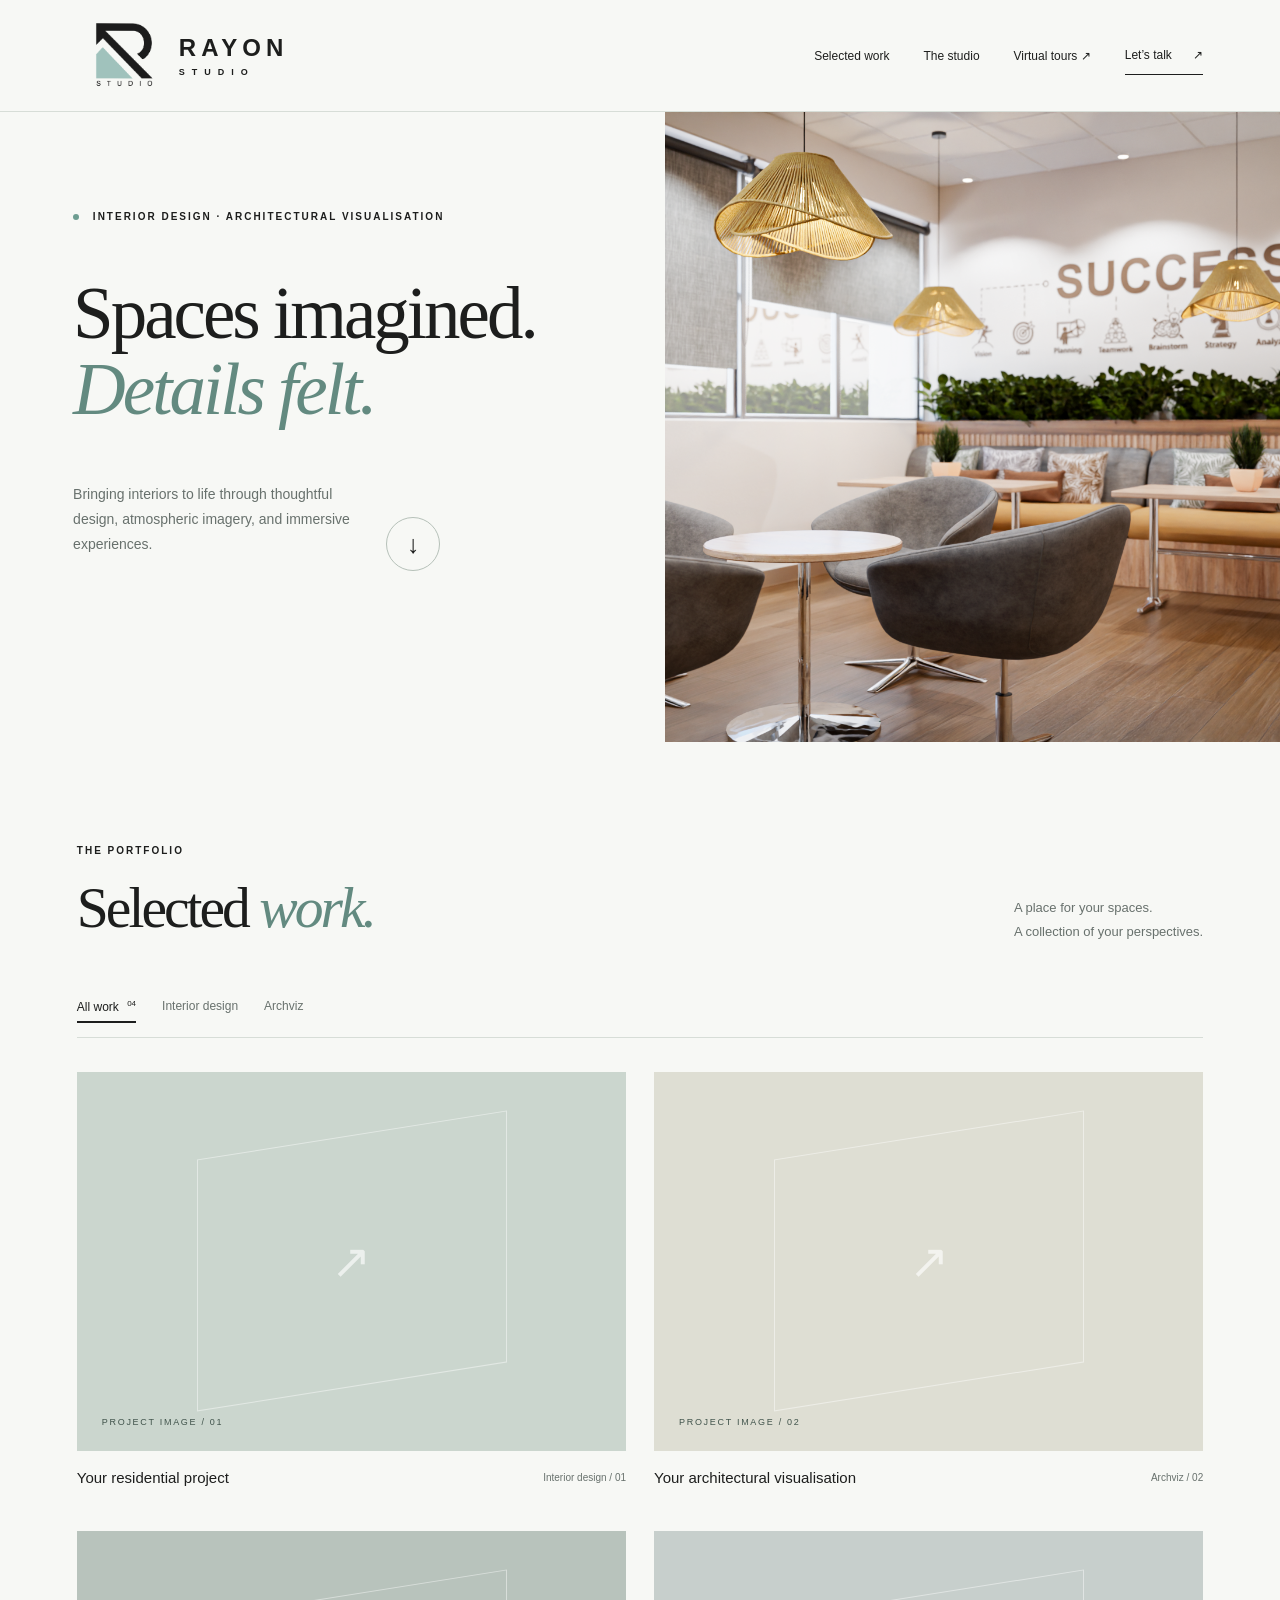
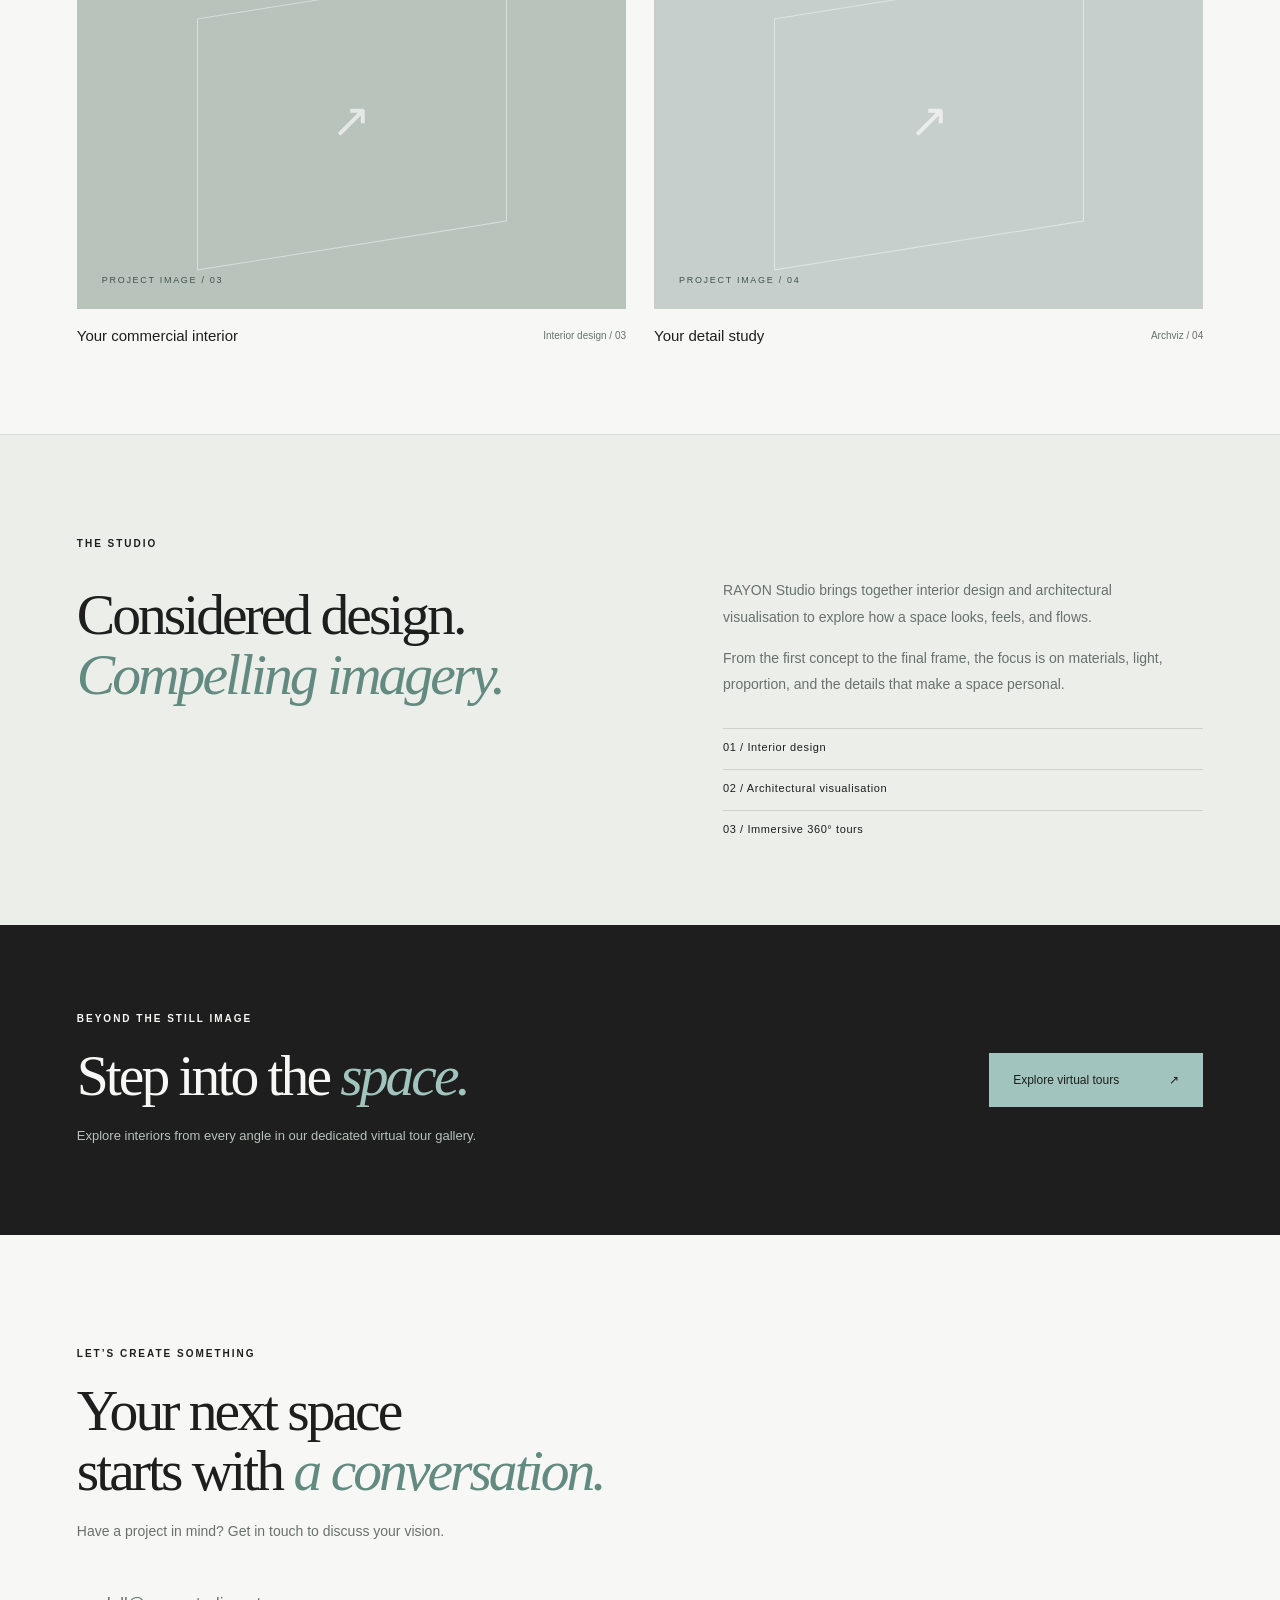
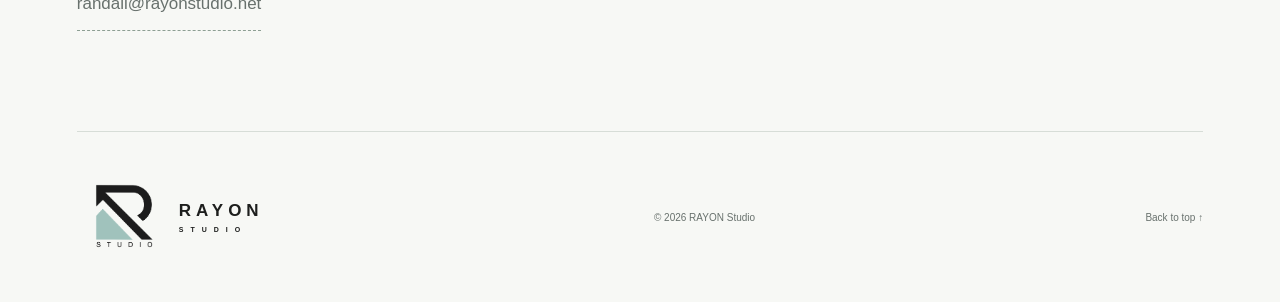
==== index.html @ 1122cb8a "Publish saved homepage and responsive hero image styling" ====
<!doctype html>
<html lang="en">
<head><meta charset="utf-8">
    <meta name="viewport" content="width=device-width,initial-scale=1">
    <meta name="description" content="RAYON Studio — interior design and architectural visualisation portfolio.">
    <title>RAYON Studio | Interior Design & Archviz</title>
    <link rel="stylesheet" href="styles.css">
    <script src="site.js" defer></script>
</head>
<body>
<header class="header">
    <a class="brand" href="index.html" aria-label="RAYON Studio home">
        </span><img 
        src="Images/RAYONSLOGO copy.png" 
        alt="Rayons Studio logo"  
        style="width: 90px; height: auto; display: block; background: rgba(255, 255, 255, 0);"
>
        <span>RAYON<small>STUDIO</small>
        </span>
    </a>
    <button class="menu-toggle" aria-expanded="false" aria-controls="navigation">Menu <span>+</span>
    </button><nav id="navigation">
        <a href="#work">Selected work</a>
        <a href="#studio">The studio</a>
        <a href="virtual-tours.html">Virtual tours ↗</a>
        <a class="contact-link" href="#contact">Let’s talk <span>↗</span>
        </a></nav>
    </header>
<main>
<section class="hero">
    <div class="hero-copy">
        <p class="eyebrow">
            <span class="dot">
            </span> INTERIOR DESIGN · ARCHITECTURAL VISUALISATION</p><h1>Spaces imagined.<br><em>Details felt.</em></h1><div class="hero-bottom"><p>Bringing interiors to life through thoughtful design, atmospheric imagery, and immersive experiences.</p>
                <a class="round-link" href="#work" aria-label="Explore selected work">↓</a>
            </div>
        </div>
        <div class="hero-art hero-photo">
            <img class="hero-photo-image" src="Images/0010.png" width="1920" height="1080" alt="Lounge interior with woven pendant lights, upholstered chairs and greenery" fetchpriority="high">
        </div>
    </section>
<section class="work section" id="work">
    <div class="section-heading">
        <div><p class="eyebrow">THE PORTFOLIO</p>
            <h2>Selected <em>work.</em>
            </h2>
        </div>
        <p>A place for your spaces.<br>A collection of your perspectives.</p></div>
        <div class="filters" aria-label="Filter projects"><button class="active" data-filter="all" aria-pressed="true">All work <sup>04</sup>
        </button>
        <button data-filter="interiors" aria-pressed="false">Interior design</button>
        <button data-filter="archviz" aria-pressed="false">Archviz</button>
    </div><div class="project-grid">
<article class="project" data-category="interiors"><div class="project-image tone-one"><span class="placeholder-icon">↗</span>
    <span class="slot-label">PROJECT IMAGE / 01</span>
</div><div class="project-meta">
    <h3>Your residential project</h3>
    <span>Interior design / 01</span>
</div>
</article>
<article class="project" data-category="archviz">
    <div class="project-image tone-two">
        <span class="placeholder-icon">↗</span>
        <span class="slot-label">PROJECT IMAGE / 02</span>
    </div>
    <div class="project-meta">
        <h3>Your architectural visualisation</h3>
        <span>Archviz / 02</span>
    </div>
</article>
<article class="project" data-category="interiors">
    <div class="project-image tone-three">
        <span class="placeholder-icon">↗</span>
        <span class="slot-label">PROJECT IMAGE / 03</span>
    </div>
    <div class="project-meta">
        <h3>Your commercial interior</h3>
        <span>Interior design / 03</span>
    </div>
</article>
<article class="project" data-category="archviz">
    <div class="project-image tone-four">
        <span class="placeholder-icon">↗</span>
        <span class="slot-label">PROJECT IMAGE / 04</span>
    </div>
    <div class="project-meta">
        <h3>Your detail study</h3>
        <span>Archviz / 04</span>
    </div>
</article>
</div>
</section>
<section class="studio section" id="studio">
    <p class="eyebrow">THE STUDIO</p>
    <div class="studio-content">
        <h2>Considered design.<br>
            <em>Compelling imagery.</em>
        </h2><div>
            <p>RAYON Studio brings together interior design and architectural visualisation to explore how a space looks, feels, and flows.</p>
            <p>From the first concept to the final frame, the focus is on materials, light, proportion, and the details that make a space personal.</p>
            <div class="services">
                <span>01 / Interior design</span>
                <span>02 / Architectural visualisation</span>
                <span>03 / Immersive 360° tours</span>
            </div>
        </div>
    </div>
</section>
<section class="tour-callout">
    <div>
        <p class="eyebrow">BEYOND THE STILL IMAGE</p>
        <h2>Step into the <em>space.</em>
        </h2>
        <p>Explore interiors from every angle in our dedicated virtual tour gallery.</p>
    </div>
    <a class="button" href="virtual-tours.html">Explore virtual tours <span>↗</span>
    </a>
</section>
<section class="contact section" id="contact">
    <p class="eyebrow">LET’S CREATE SOMETHING</p>
    <h2>Your next space<br>starts with <em>a conversation.</em>
    </h2><p>Have a project in mind? Get in touch to discuss your vision.</p>
    <div class="contact-placeholder">
        <a href="mailto:randall@rayonstudio.net">randall@rayonstudio.net</a>
</section>
</main>
<footer>
    <a class="brand footer-brand" href="index.html">
        </span>
        <img
        src="Images/RAYONSLOGO copy.png"
        alt="Rayons Studio Logo"
        style="width: 90px; height: auto; display; block"
    </span>
        <span>RAYON<small>STUDIO</small>
        </span>
    </a>
    <span>© <span data-year>2026</span> RAYON Studio</span>
    <a href="#">Back to top ↑</a>
</footer>
</body></html>
---- styles.css ----
:root{--ink:#1d1e1d;--paper:#f7f8f5;--teal:#a2c4be;--muted:#68716d;--line:#d7ddd7}*{box-sizing:border-box}html{scroll-behavior:smooth;scroll-padding-top:30px}body{margin:0;background:var(--paper);color:var(--ink);font-family:Arial,Helvetica,sans-serif}a{color:inherit;text-decoration:none}button{font:inherit}a:focus-visible,button:focus-visible{outline:3px solid #40786f;outline-offset:5px}button,a{ -webkit-tap-highlight-color:transparent}::selection{background:var(--teal)}.header{height:112px;display:flex;align-items:center;justify-content:space-between;padding:0 6%;border-bottom:1px solid var(--line)}.brand{display:flex;align-items:center;gap:12px;font-weight:700;font-size:24px;letter-spacing:5px}.brand small{display:block;font-size:9px;letter-spacing:7px;margin-top:5px}.brand-mark{position:relative;width:37px;height:43px;background:var(--ink);clip-path:polygon(0 22%,42% 22%,42% 0,100% 0,100% 100%,0 100%)}.brand-mark:after{content:'';position:absolute;bottom:5px;left:0;border-left:14px solid transparent;border-right:14px solid transparent;border-bottom:24px solid var(--teal)}nav{display:flex;align-items:center;gap:34px;font-size:12px}nav a:hover,nav a[aria-current]{color:#46776d}.contact-link{border-bottom:1px solid var(--ink);padding:12px 0}.contact-link span{margin-left:18px}.menu-toggle{display:none}.hero{display:grid;grid-template-columns:1.08fr 1fr;min-height:630px}.hero-copy{padding:86px 7% 58px 11%}.eyebrow{font-size:10px;letter-spacing:2px;font-weight:600;line-height:1.8}.dot{width:6px;height:6px;background:#6d9d91;border-radius:50%;display:inline-block;margin-right:9px}h1,h2{font-family:Georgia,'Times New Roman',serif;font-weight:400;letter-spacing:-3px;line-height:1.04}h1{font-size:clamp(52px,5.7vw,88px);margin:50px 0 40px}em{font-weight:400;color:#638a80}.hero-bottom{display:flex;align-items:end;gap:28px}.hero-bottom p{font-size:14px;line-height:1.8;max-width:285px;color:var(--muted)}.round-link{border:1px solid #b6c1b9;border-radius:50%;width:54px;height:54px;display:grid;place-items:center;font-size:25px;flex-shrink:0}.hero-art{position:relative;overflow:hidden;background:#c5d1c9;min-height:500px}.architectural-art{position:absolute;inset:0;background:linear-gradient(110deg,#b1bfb6,#e1e5dc 58%,#b5c8be)}.arch{position:absolute;width:53%;height:80%;bottom:0;left:19%;border-radius:200px 200px 0 0;background:linear-gradient(110deg,#6b8276,#a5b4a6);box-shadow:-18px 0 0 #e4e8df,inset 20px 0 35px #627869}.plinth{position:absolute;width:45%;height:24%;bottom:0;right:-4%;background:linear-gradient(110deg,#ecefe6,#b4c0b3);box-shadow:-30px 20px 40px #52695455;transform:skewY(-10deg)}.orb{position:absolute;width:100px;height:100px;border-radius:50%;right:16%;bottom:22%;background:radial-gradient(circle at 30% 30%,#eef1e8,#809889);box-shadow:20px 15px 30px #314e3b55}.light{position:absolute;width:17%;height:120%;left:2%;top:-10%;background:#ffffff33;transform:rotate(28deg)}.slot-label{position:absolute;bottom:24px;left:25px;font-size:9px;letter-spacing:1.7px;color:#40534b}.art-caption{position:absolute;top:30px;right:28px;font-family:Georgia,serif;font-size:15px;color:#3c5147}.section{padding:90px 6%}.section-heading{display:flex;justify-content:space-between;align-items:end;margin-bottom:36px}h2{font-size:clamp(38px,4.5vw,66px);margin:18px 0}.section-heading>p{font-size:13px;line-height:1.8;color:var(--muted)}.filters{display:flex;gap:26px;border-bottom:1px solid var(--line);padding-bottom:16px;margin-bottom:34px}.filters button{border:0;background:none;padding:7px 0;font-size:12px;color:var(--muted);cursor:pointer}.filters button.active{color:var(--ink);box-shadow:0 2px var(--ink)}sup{font-size:8px;margin-left:5px}.project-grid{display:grid;grid-template-columns:1fr 1fr;gap:45px 28px}.project[hidden]{display:none}.project-image{aspect-ratio:1.45;position:relative;display:grid;place-items:center;overflow:hidden}.project-image:before{content:'';width:56%;height:66%;border:1px solid #ffffff70;position:absolute;transform:skewY(-9deg)}.tone-one{background:#cbd6ce}.tone-two{background:#deded3}.tone-three{background:#b8c3bc}.tone-four{background:#c7cfcc}.placeholder-icon{color:#ffffffa0;font-size:48px;font-weight:200}.project-meta{display:flex;justify-content:space-between;gap:12px;align-items:center;margin-top:18px}.project-meta h3{font-size:15px;font-weight:400;margin:0}.project-meta span{font-size:10px;color:var(--muted)}.studio{border-top:1px solid var(--line);background:#ecefe9}.studio-content{display:grid;grid-template-columns:1.2fr 1fr;gap:70px}.studio-content h2{margin-top:22px}.studio-content p{font-size:14px;color:var(--muted);line-height:1.9;max-width:450px}.services{display:grid;gap:16px;margin-top:30px;font-size:11px;letter-spacing:.6px}.services span{padding-top:12px;border-top:1px solid #ccd4ca}.tour-callout{background:var(--ink);color:var(--paper);padding:75px 6%;display:flex;align-items:center;justify-content:space-between;gap:40px}.tour-callout em{color:var(--teal)}.tour-callout p:not(.eyebrow){color:#b8c1bb;font-size:13px;line-height:1.8}.button{display:inline-flex;align-items:center;justify-content:space-between;gap:50px;padding:20px 24px;background:var(--teal);color:var(--ink);font-size:12px;white-space:nowrap;transition:background .2s}.button:hover{background:#bed7cf}.contact{padding-top:100px;padding-bottom:100px}.contact h2{max-width:850px}.contact>p:not(.eyebrow){font-size:14px;color:var(--muted);line-height:1.8}.contact-placeholder{display:inline-block;margin-top:20px;padding:16px 0;border-bottom:1px dashed #8d9f93;font-size:17px;color:var(--muted)}footer{margin:0 6%;border-top:1px solid var(--line);padding:32px 0;display:flex;justify-content:space-between;align-items:center;gap:25px}footer>span,footer>a:last-child{font-size:10px;color:var(--muted)}.footer-brand{font-size:17px}.footer-brand .brand-mark{width:26px;height:32px}.footer-brand small{font-size:7px}.back-link{display:inline-block;font-size:11px;margin-bottom:42px}.tour-intro{padding-bottom:50px}.tour-intro h1{margin:25px 0}.tour-intro>p:last-child{color:var(--muted);font-size:15px;line-height:1.8;max-width:450px}.tour-feature{margin:0 6% 90px;display:grid;grid-template-columns:1.2fr 1fr;background:#e7ece5}.tour-cover{position:relative;min-height:400px;background:linear-gradient(130deg,#b6cac0,#dbe5d8);display:grid;place-items:center}.tour-rings{width:220px;height:220px;border:1px solid #718f8055;border-radius:50%;display:grid;place-items:center;position:relative}.tour-rings:before{content:'';position:absolute;width:280px;height:130px;border:1px solid #718f8088;border-radius:50%;transform:rotate(-25deg)}.tour-rings span{font-family:Georgia,serif;font-size:48px;color:#526d60}.tour-description{padding:55px 12%}.tour-description>p{font-size:13px;line-height:1.8;color:var(--muted)}.tour-description .eyebrow{font-size:9px}.tour-description .tour-note{font-size:10px;margin-top:25px}.setup{max-width:900px}.setup>p:not(.eyebrow){font-size:16px;line-height:1.9;margin-bottom:30px}
@media(min-width:1600px){body{max-width:1800px;margin:auto}}@media(max-width:900px){.header{height:90px}nav{gap:20px}.hero{grid-template-columns:1fr 1fr}.hero-copy{padding:60px 8%}.hero h1{font-size:54px}.hero-art{min-height:490px}.studio-content{gap:35px}.project-meta{align-items:start;flex-direction:column}.tour-feature{grid-template-columns:1fr 1fr}.tour-description{padding:40px 8%}.button{gap:25px}}@media(max-width:650px){.header{height:85px;position:relative}.brand{font-size:20px}.menu-toggle{display:block;border:0;background:transparent;padding:12px;font-size:12px}.menu-toggle span{margin-left:12px}nav{display:none;position:absolute;z-index:10;top:84px;left:0;right:0;background:var(--paper);padding:28px 6%;border-bottom:1px solid var(--line);align-items:stretch;flex-direction:column}nav.open{display:flex}.hero{grid-template-columns:1fr}.hero-copy{padding:50px 6% 40px}.hero h1{font-size:57px;margin-top:32px}.hero-art{min-height:380px}.hero-bottom{justify-content:space-between}.section{padding:60px 6%}.section-heading{align-items:start;flex-direction:column;gap:8px}.section-heading>p{margin-top:0}.project-grid{grid-template-columns:1fr;gap:32px}.filters{gap:20px}.studio-content{grid-template-columns:1fr;gap:15px}.tour-callout{padding:55px 6%;align-items:start;flex-direction:column;gap:22px}h2{letter-spacing:-1.8px}.contact h2{font-size:45px}footer{flex-wrap:wrap}.footer-brand{width:100%;margin-bottom:8px}.tour-intro h1{font-size:60px}.tour-feature{grid-template-columns:1fr;margin-bottom:60px}.tour-cover{min-height:320px}.tour-description{padding:35px 8%}.eyebrow{font-size:9px;letter-spacing:1.6px}}@media(prefers-reduced-motion:reduce){html{scroll-behavior:auto}.button{transition:none}}

/* Homepage photograph: fill the desktop panel without stretching. */
.hero-photo{min-width:0}.hero-photo-image{position:absolute;inset:0;display:block;width:100%;height:100%;object-fit:cover;object-position:55% center}
@media(max-width:650px){.hero-photo{min-height:0;aspect-ratio:16/9}.hero-photo-image{object-position:center}}
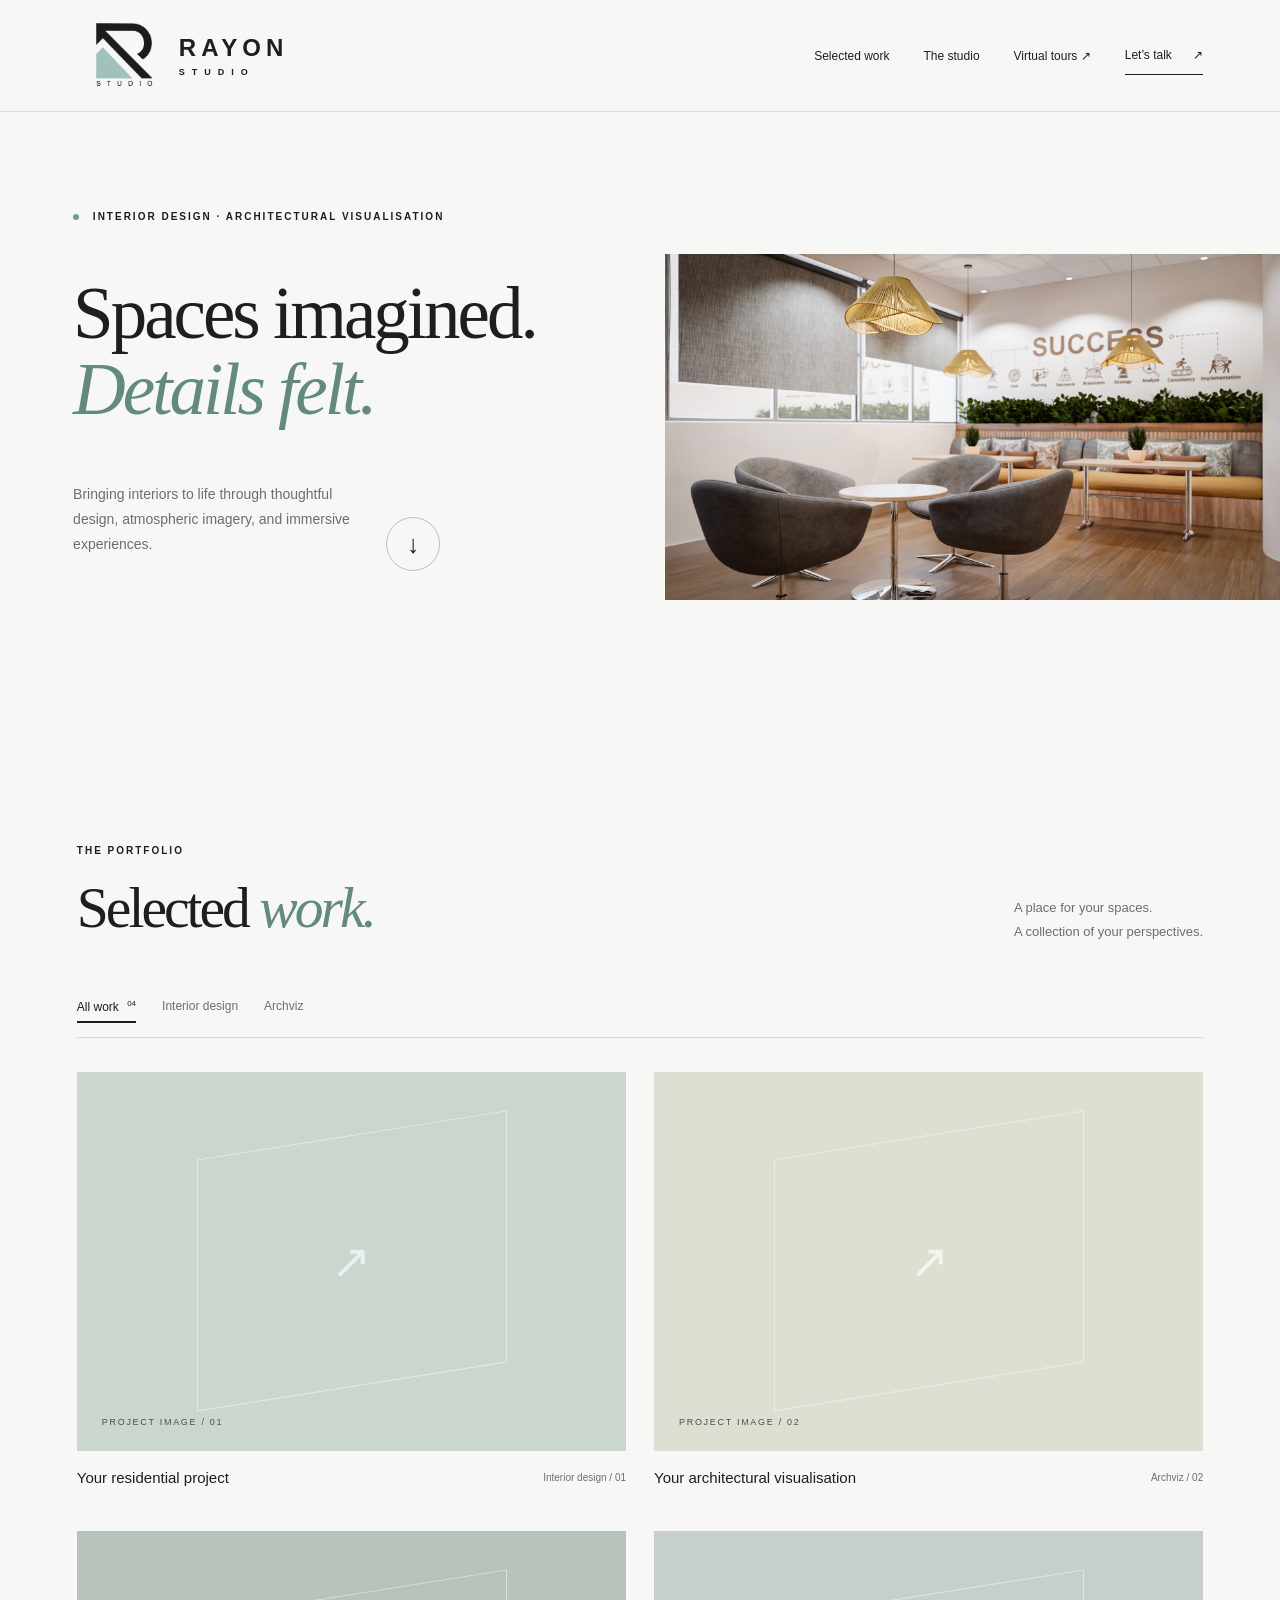
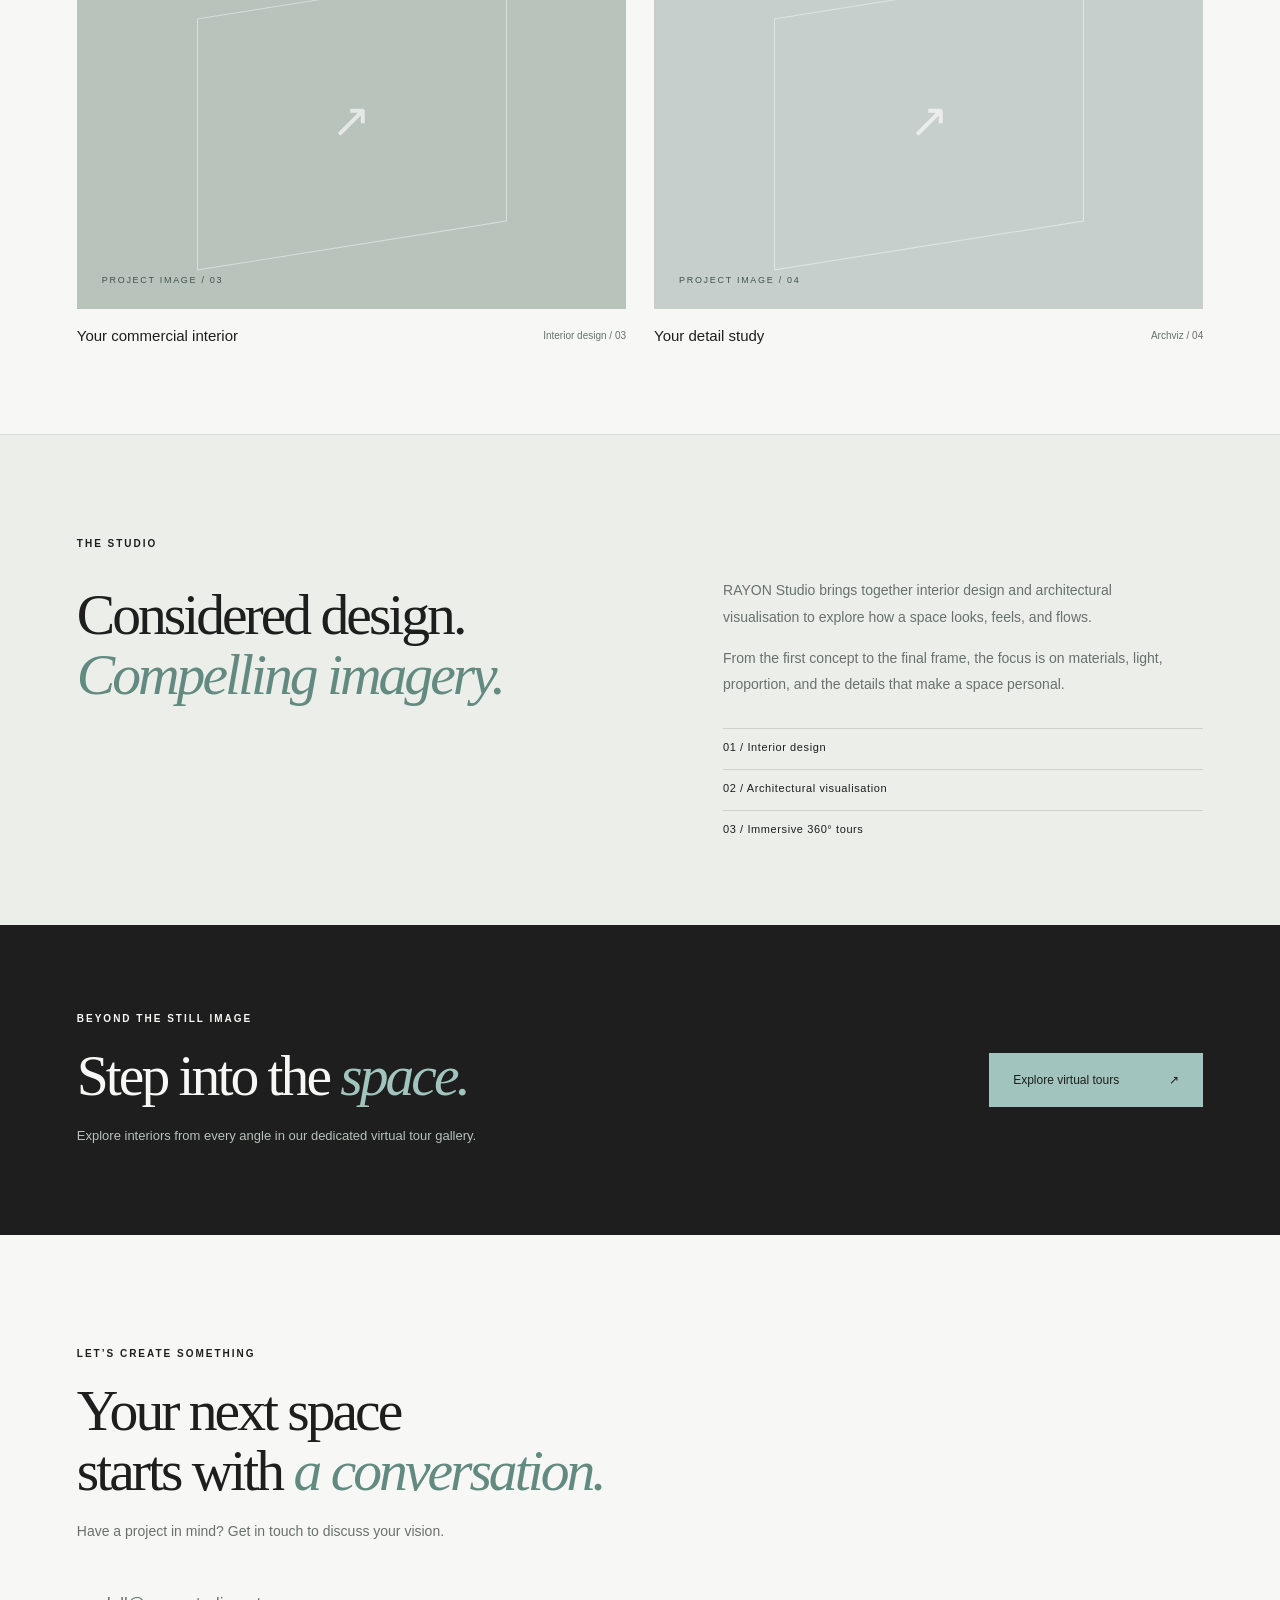
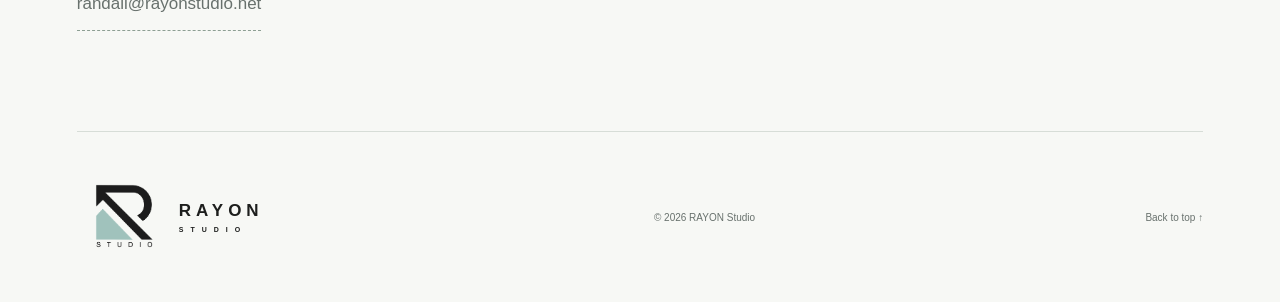
==== commit ea033e40: "Show full hero image without cropping on every screen" ====
--- a/index.html
+++ b/index.html
@@ -4,7 +4,7 @@
     <meta name="viewport" content="width=device-width,initial-scale=1">
     <meta name="description" content="RAYON Studio — interior design and architectural visualisation portfolio.">
     <title>RAYON Studio | Interior Design & Archviz</title>
-    <link rel="stylesheet" href="styles.css">
+    <link rel="stylesheet" href="styles.css?v=full-image-20261008">
     <script src="site.js" defer></script>
 </head>
 <body>
--- a/styles.css
+++ b/styles.css
@@ -1,6 +1,6 @@
 :root{--ink:#1d1e1d;--paper:#f7f8f5;--teal:#a2c4be;--muted:#68716d;--line:#d7ddd7}*{box-sizing:border-box}html{scroll-behavior:smooth;scroll-padding-top:30px}body{margin:0;background:var(--paper);color:var(--ink);font-family:Arial,Helvetica,sans-serif}a{color:inherit;text-decoration:none}button{font:inherit}a:focus-visible,button:focus-visible{outline:3px solid #40786f;outline-offset:5px}button,a{ -webkit-tap-highlight-color:transparent}::selection{background:var(--teal)}.header{height:112px;display:flex;align-items:center;justify-content:space-between;padding:0 6%;border-bottom:1px solid var(--line)}.brand{display:flex;align-items:center;gap:12px;font-weight:700;font-size:24px;letter-spacing:5px}.brand small{display:block;font-size:9px;letter-spacing:7px;margin-top:5px}.brand-mark{position:relative;width:37px;height:43px;background:var(--ink);clip-path:polygon(0 22%,42% 22%,42% 0,100% 0,100% 100%,0 100%)}.brand-mark:after{content:'';position:absolute;bottom:5px;left:0;border-left:14px solid transparent;border-right:14px solid transparent;border-bottom:24px solid var(--teal)}nav{display:flex;align-items:center;gap:34px;font-size:12px}nav a:hover,nav a[aria-current]{color:#46776d}.contact-link{border-bottom:1px solid var(--ink);padding:12px 0}.contact-link span{margin-left:18px}.menu-toggle{display:none}.hero{display:grid;grid-template-columns:1.08fr 1fr;min-height:630px}.hero-copy{padding:86px 7% 58px 11%}.eyebrow{font-size:10px;letter-spacing:2px;font-weight:600;line-height:1.8}.dot{width:6px;height:6px;background:#6d9d91;border-radius:50%;display:inline-block;margin-right:9px}h1,h2{font-family:Georgia,'Times New Roman',serif;font-weight:400;letter-spacing:-3px;line-height:1.04}h1{font-size:clamp(52px,5.7vw,88px);margin:50px 0 40px}em{font-weight:400;color:#638a80}.hero-bottom{display:flex;align-items:end;gap:28px}.hero-bottom p{font-size:14px;line-height:1.8;max-width:285px;color:var(--muted)}.round-link{border:1px solid #b6c1b9;border-radius:50%;width:54px;height:54px;display:grid;place-items:center;font-size:25px;flex-shrink:0}.hero-art{position:relative;overflow:hidden;background:#c5d1c9;min-height:500px}.architectural-art{position:absolute;inset:0;background:linear-gradient(110deg,#b1bfb6,#e1e5dc 58%,#b5c8be)}.arch{position:absolute;width:53%;height:80%;bottom:0;left:19%;border-radius:200px 200px 0 0;background:linear-gradient(110deg,#6b8276,#a5b4a6);box-shadow:-18px 0 0 #e4e8df,inset 20px 0 35px #627869}.plinth{position:absolute;width:45%;height:24%;bottom:0;right:-4%;background:linear-gradient(110deg,#ecefe6,#b4c0b3);box-shadow:-30px 20px 40px #52695455;transform:skewY(-10deg)}.orb{position:absolute;width:100px;height:100px;border-radius:50%;right:16%;bottom:22%;background:radial-gradient(circle at 30% 30%,#eef1e8,#809889);box-shadow:20px 15px 30px #314e3b55}.light{position:absolute;width:17%;height:120%;left:2%;top:-10%;background:#ffffff33;transform:rotate(28deg)}.slot-label{position:absolute;bottom:24px;left:25px;font-size:9px;letter-spacing:1.7px;color:#40534b}.art-caption{position:absolute;top:30px;right:28px;font-family:Georgia,serif;font-size:15px;color:#3c5147}.section{padding:90px 6%}.section-heading{display:flex;justify-content:space-between;align-items:end;margin-bottom:36px}h2{font-size:clamp(38px,4.5vw,66px);margin:18px 0}.section-heading>p{font-size:13px;line-height:1.8;color:var(--muted)}.filters{display:flex;gap:26px;border-bottom:1px solid var(--line);padding-bottom:16px;margin-bottom:34px}.filters button{border:0;background:none;padding:7px 0;font-size:12px;color:var(--muted);cursor:pointer}.filters button.active{color:var(--ink);box-shadow:0 2px var(--ink)}sup{font-size:8px;margin-left:5px}.project-grid{display:grid;grid-template-columns:1fr 1fr;gap:45px 28px}.project[hidden]{display:none}.project-image{aspect-ratio:1.45;position:relative;display:grid;place-items:center;overflow:hidden}.project-image:before{content:'';width:56%;height:66%;border:1px solid #ffffff70;position:absolute;transform:skewY(-9deg)}.tone-one{background:#cbd6ce}.tone-two{background:#deded3}.tone-three{background:#b8c3bc}.tone-four{background:#c7cfcc}.placeholder-icon{color:#ffffffa0;font-size:48px;font-weight:200}.project-meta{display:flex;justify-content:space-between;gap:12px;align-items:center;margin-top:18px}.project-meta h3{font-size:15px;font-weight:400;margin:0}.project-meta span{font-size:10px;color:var(--muted)}.studio{border-top:1px solid var(--line);background:#ecefe9}.studio-content{display:grid;grid-template-columns:1.2fr 1fr;gap:70px}.studio-content h2{margin-top:22px}.studio-content p{font-size:14px;color:var(--muted);line-height:1.9;max-width:450px}.services{display:grid;gap:16px;margin-top:30px;font-size:11px;letter-spacing:.6px}.services span{padding-top:12px;border-top:1px solid #ccd4ca}.tour-callout{background:var(--ink);color:var(--paper);padding:75px 6%;display:flex;align-items:center;justify-content:space-between;gap:40px}.tour-callout em{color:var(--teal)}.tour-callout p:not(.eyebrow){color:#b8c1bb;font-size:13px;line-height:1.8}.button{display:inline-flex;align-items:center;justify-content:space-between;gap:50px;padding:20px 24px;background:var(--teal);color:var(--ink);font-size:12px;white-space:nowrap;transition:background .2s}.button:hover{background:#bed7cf}.contact{padding-top:100px;padding-bottom:100px}.contact h2{max-width:850px}.contact>p:not(.eyebrow){font-size:14px;color:var(--muted);line-height:1.8}.contact-placeholder{display:inline-block;margin-top:20px;padding:16px 0;border-bottom:1px dashed #8d9f93;font-size:17px;color:var(--muted)}footer{margin:0 6%;border-top:1px solid var(--line);padding:32px 0;display:flex;justify-content:space-between;align-items:center;gap:25px}footer>span,footer>a:last-child{font-size:10px;color:var(--muted)}.footer-brand{font-size:17px}.footer-brand .brand-mark{width:26px;height:32px}.footer-brand small{font-size:7px}.back-link{display:inline-block;font-size:11px;margin-bottom:42px}.tour-intro{padding-bottom:50px}.tour-intro h1{margin:25px 0}.tour-intro>p:last-child{color:var(--muted);font-size:15px;line-height:1.8;max-width:450px}.tour-feature{margin:0 6% 90px;display:grid;grid-template-columns:1.2fr 1fr;background:#e7ece5}.tour-cover{position:relative;min-height:400px;background:linear-gradient(130deg,#b6cac0,#dbe5d8);display:grid;place-items:center}.tour-rings{width:220px;height:220px;border:1px solid #718f8055;border-radius:50%;display:grid;place-items:center;position:relative}.tour-rings:before{content:'';position:absolute;width:280px;height:130px;border:1px solid #718f8088;border-radius:50%;transform:rotate(-25deg)}.tour-rings span{font-family:Georgia,serif;font-size:48px;color:#526d60}.tour-description{padding:55px 12%}.tour-description>p{font-size:13px;line-height:1.8;color:var(--muted)}.tour-description .eyebrow{font-size:9px}.tour-description .tour-note{font-size:10px;margin-top:25px}.setup{max-width:900px}.setup>p:not(.eyebrow){font-size:16px;line-height:1.9;margin-bottom:30px}
 @media(min-width:1600px){body{max-width:1800px;margin:auto}}@media(max-width:900px){.header{height:90px}nav{gap:20px}.hero{grid-template-columns:1fr 1fr}.hero-copy{padding:60px 8%}.hero h1{font-size:54px}.hero-art{min-height:490px}.studio-content{gap:35px}.project-meta{align-items:start;flex-direction:column}.tour-feature{grid-template-columns:1fr 1fr}.tour-description{padding:40px 8%}.button{gap:25px}}@media(max-width:650px){.header{height:85px;position:relative}.brand{font-size:20px}.menu-toggle{display:block;border:0;background:transparent;padding:12px;font-size:12px}.menu-toggle span{margin-left:12px}nav{display:none;position:absolute;z-index:10;top:84px;left:0;right:0;background:var(--paper);padding:28px 6%;border-bottom:1px solid var(--line);align-items:stretch;flex-direction:column}nav.open{display:flex}.hero{grid-template-columns:1fr}.hero-copy{padding:50px 6% 40px}.hero h1{font-size:57px;margin-top:32px}.hero-art{min-height:380px}.hero-bottom{justify-content:space-between}.section{padding:60px 6%}.section-heading{align-items:start;flex-direction:column;gap:8px}.section-heading>p{margin-top:0}.project-grid{grid-template-columns:1fr;gap:32px}.filters{gap:20px}.studio-content{grid-template-columns:1fr;gap:15px}.tour-callout{padding:55px 6%;align-items:start;flex-direction:column;gap:22px}h2{letter-spacing:-1.8px}.contact h2{font-size:45px}footer{flex-wrap:wrap}.footer-brand{width:100%;margin-bottom:8px}.tour-intro h1{font-size:60px}.tour-feature{grid-template-columns:1fr;margin-bottom:60px}.tour-cover{min-height:320px}.tour-description{padding:35px 8%}.eyebrow{font-size:9px;letter-spacing:1.6px}}@media(prefers-reduced-motion:reduce){html{scroll-behavior:auto}.button{transition:none}}
 
-/* Homepage photograph: fill the desktop panel without stretching. */
-.hero-photo{min-width:0}.hero-photo-image{position:absolute;inset:0;display:block;width:100%;height:100%;object-fit:cover;object-position:55% center}
-@media(max-width:650px){.hero-photo{min-height:0;aspect-ratio:16/9}.hero-photo-image{object-position:center}}
+/* Always show the complete homepage photograph at its natural aspect ratio. */
+.hero-photo{width:100%;min-width:0;min-height:0;align-self:center;background:transparent;overflow:visible}
+.hero-photo-image{position:static;display:block;width:100%;height:auto;object-fit:contain}
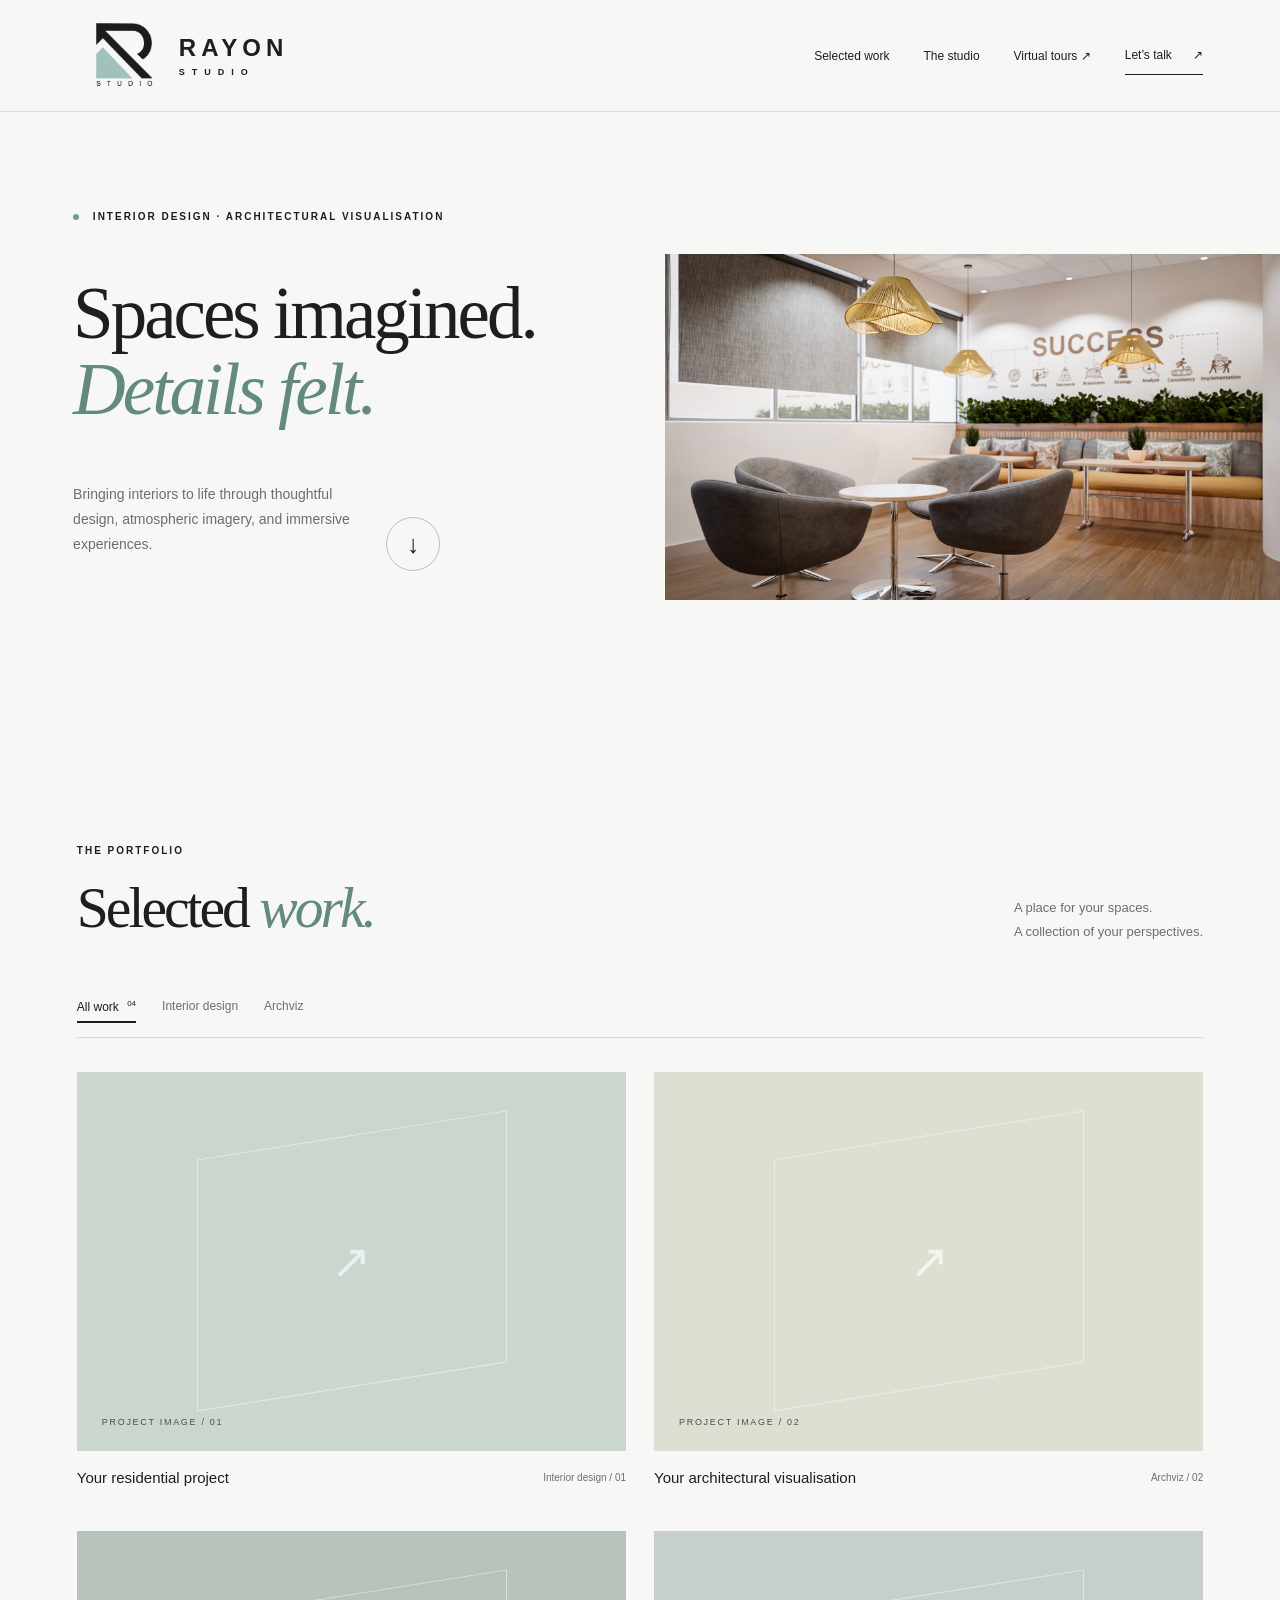
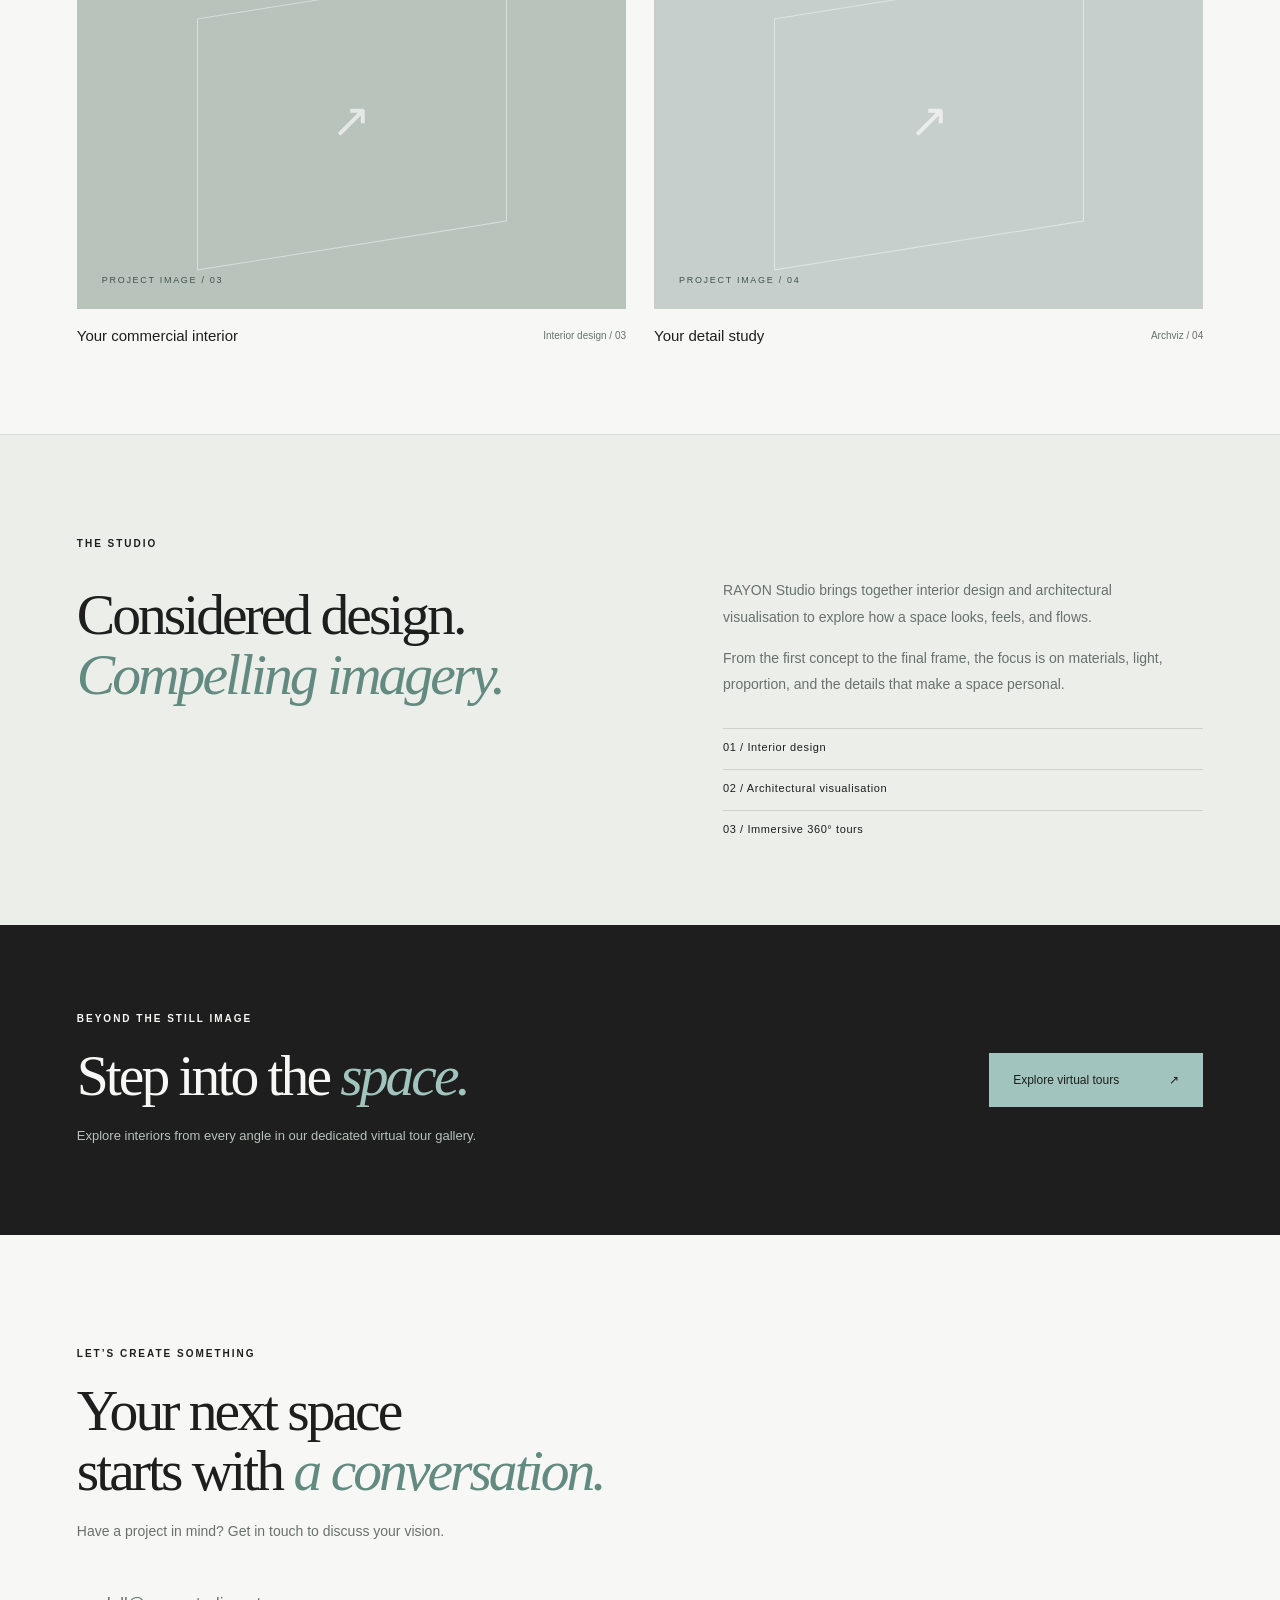
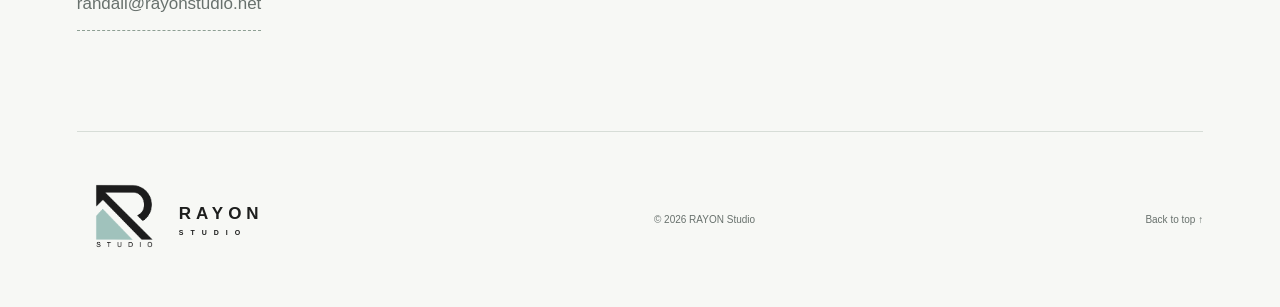
==== commit 3ec9b56a: "Use alternate logo only when dark mode is enabled" ====
--- a/index.html
+++ b/index.html
@@ -10,11 +10,11 @@
 <body>
 <header class="header">
     <a class="brand" href="index.html" aria-label="RAYON Studio home">
-        </span><img 
+        </span><picture><source media="(prefers-color-scheme: dark)" srcset="Images/RAYONSLOGO%20copy2.png"><img 
         src="Images/RAYONSLOGO copy.png" 
         alt="Rayons Studio logo"  
         style="width: 90px; height: auto; display: block; background: rgba(255, 255, 255, 0);"
->
+></picture>
         <span>RAYON<small>STUDIO</small>
         </span>
     </a>
@@ -127,11 +127,11 @@
 <footer>
     <a class="brand footer-brand" href="index.html">
         </span>
-        <img
+        <picture><source media="(prefers-color-scheme: dark)" srcset="Images/RAYONSLOGO%20copy2.png"><img
         src="Images/RAYONSLOGO copy.png"
         alt="Rayons Studio Logo"
         style="width: 90px; height: auto; display; block"
-    </span>
+    </span></picture>
         <span>RAYON<small>STUDIO</small>
         </span>
     </a>
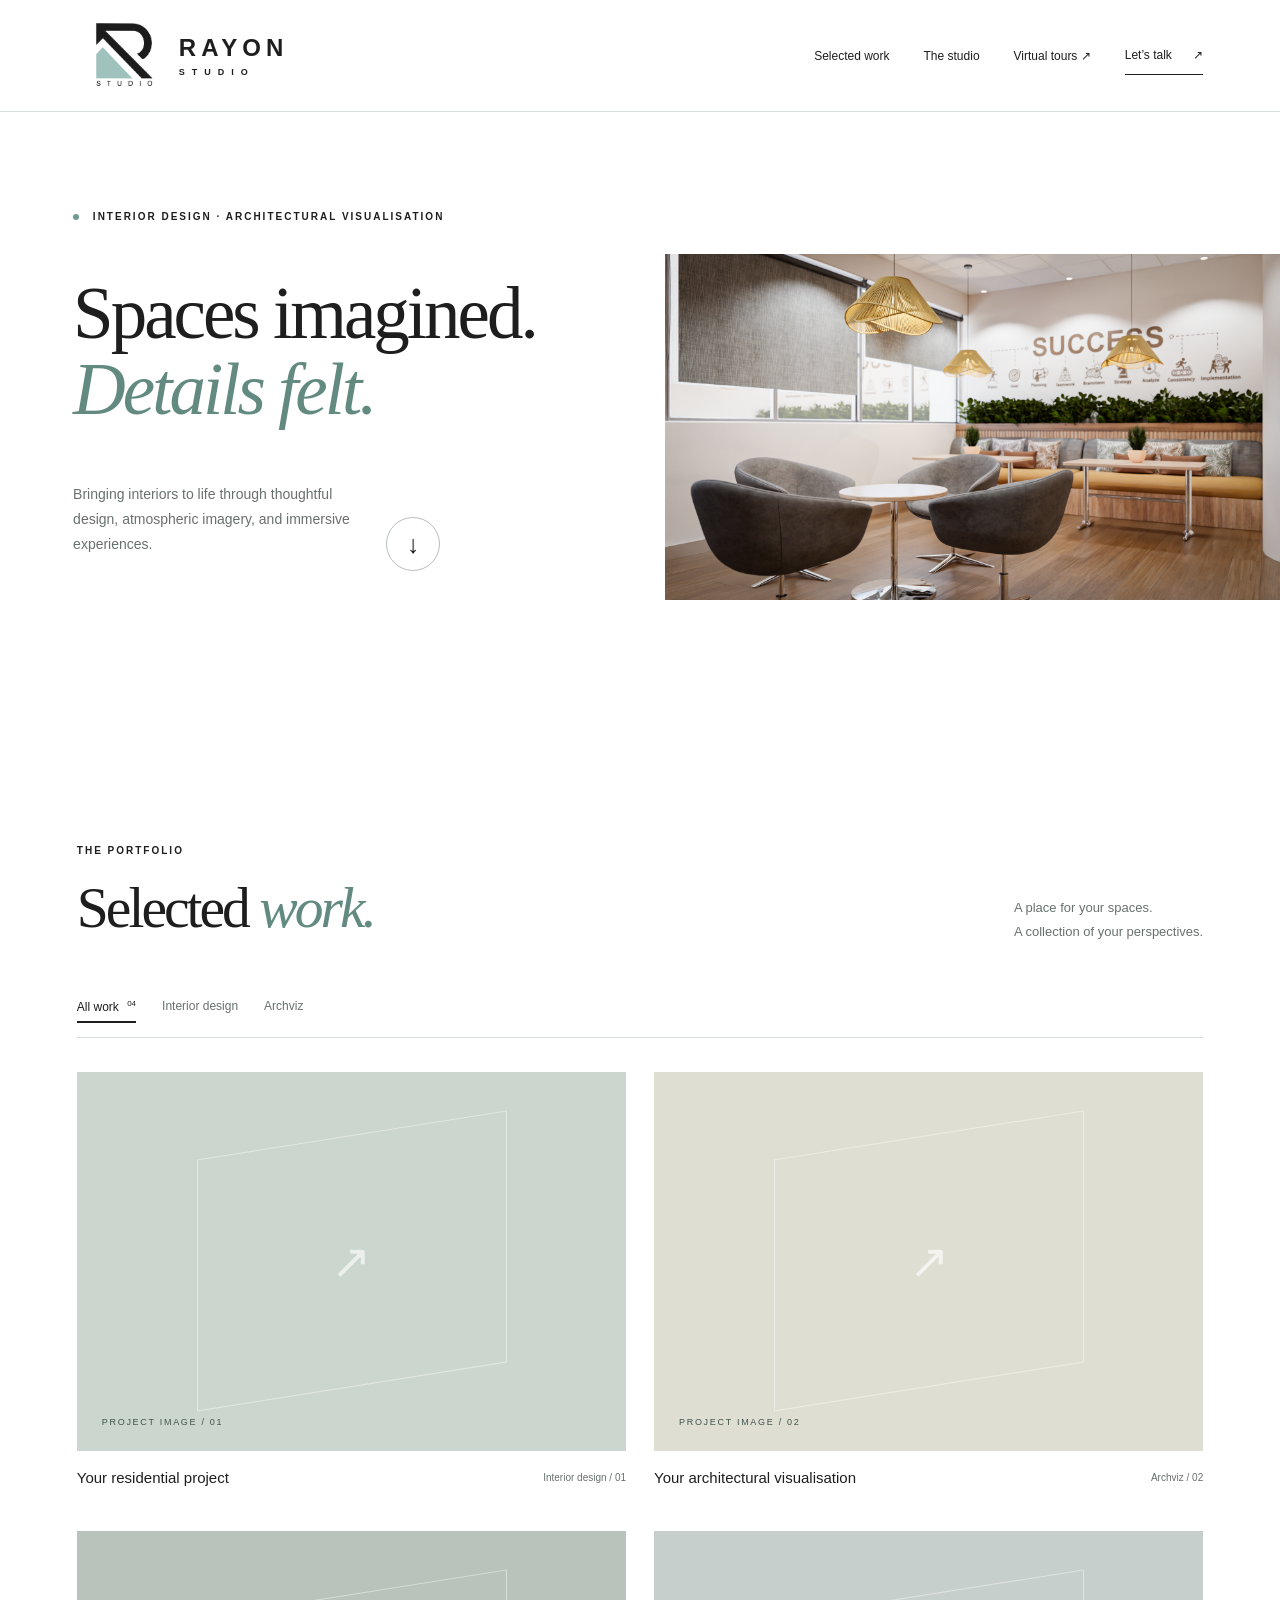
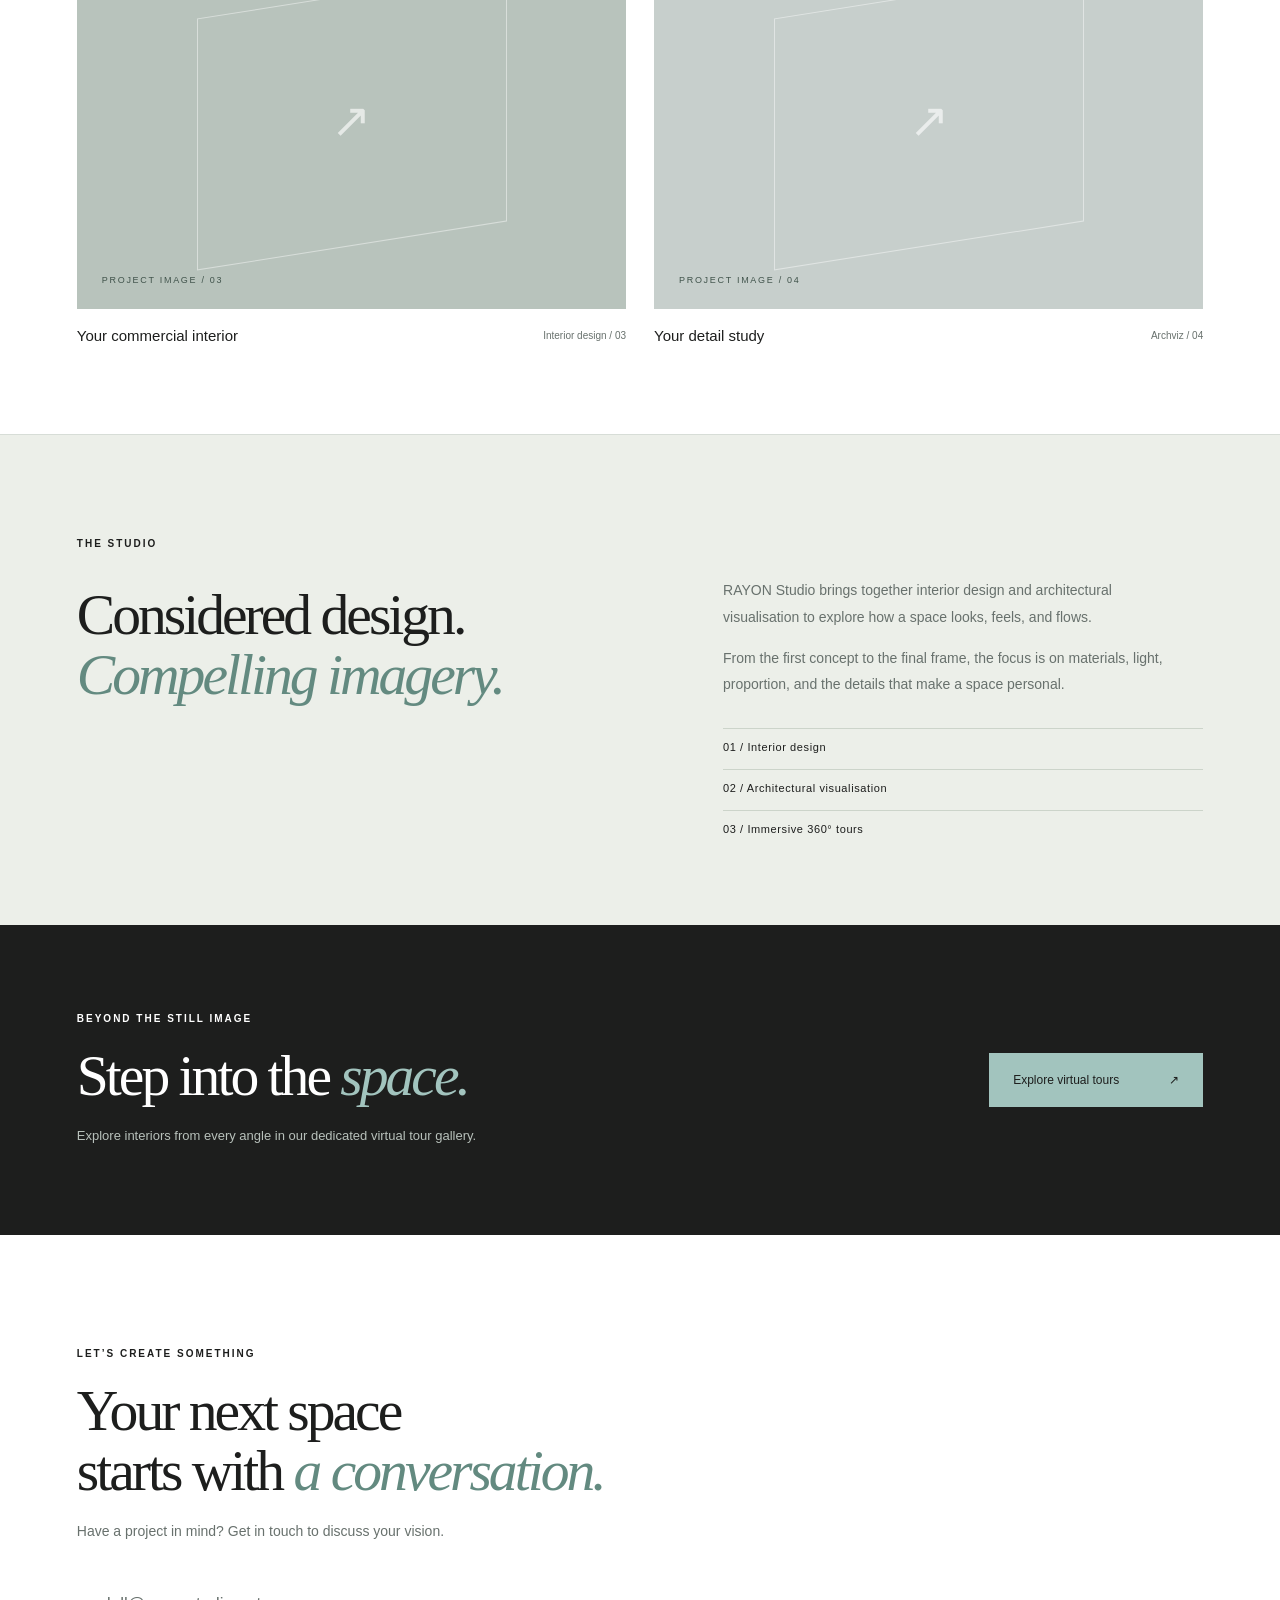
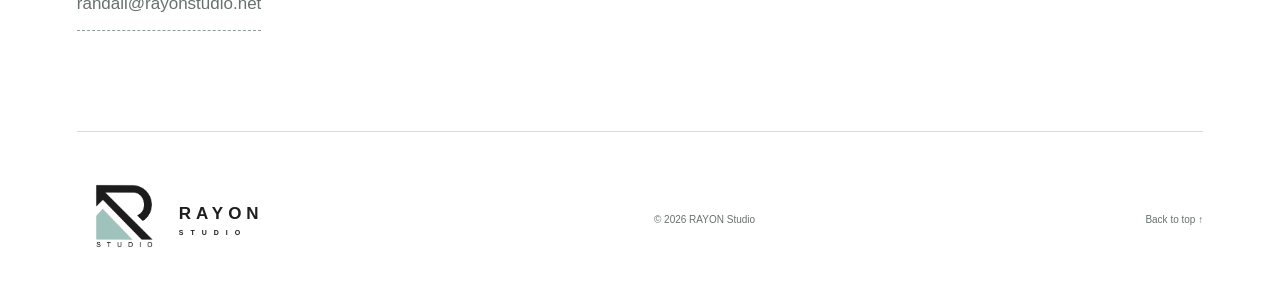
==== commit c4756f0e: "Match website backgrounds and controls to system dark mode" ====
--- a/index.html
+++ b/index.html
@@ -6,7 +6,7 @@
     <title>RAYON Studio | Interior Design & Archviz</title>
     <link rel="stylesheet" href="styles.css?v=full-image-20261008">
     <script src="site.js" defer></script>
-</head>
+<link rel="stylesheet" href="theme.css?v=1"></head>
 <body>
 <header class="header">
     <a class="brand" href="index.html" aria-label="RAYON Studio home">
--- a/theme.css
+++ b/theme.css
@@ -0,0 +1,30 @@
+/* Follow the same system preference as the light/dark logo. */
+:root{color-scheme:light;--paper:#fff;--plaster:#fff;--surface:#f1f4f1;--ink:#1d1e1d;--muted:#68716d;--line:#d7ddd7}
+html,body{background:var(--paper);color:var(--ink)}
+.site-header,header.header{background:var(--paper);color:var(--ink);border-color:var(--line)}
+a.site-brand,a.site-brand:hover{color:var(--ink)}
+.site-header #navigation .contact-link{border-color:var(--ink)}
+.admin-main input,.admin-main select,#tour-workspace input,#tour-workspace select,#tour-login input{background:var(--paper);color:var(--ink);border-color:var(--line)}
+@media(max-width:650px){.site-header #navigation{background:var(--paper);border-color:var(--line)}}
+@media(prefers-color-scheme:dark){
+  :root{color-scheme:dark;--paper:#151917;--plaster:#151917;--surface:#222a26;--ink:#eef2ee;--ink-soft:#c4cec7;--muted:#b3bfb7;--line:#3b4740;--line-strong:#526259;--plaster-deep:#303c34;--sage-dark:#a2c4be;--rust:#f1a58c}
+  .studio,.tour-feature,.card,.client,#tour-share,.admin-photo,.hotspot-panel{background:var(--surface);border-color:var(--line)}
+  .services span,footer,.help,.filters{border-color:var(--line)}
+  .tour-callout{background:#0c100e;color:var(--ink)}
+  .tour-callout em,em,.eyebrow,.tag,.qr-icon{color:#a2c4be}
+  .button,.album-action,.album-card:not(.public-album-card){background:#a2c4be;color:#17231d}
+  .button:hover{background:#bed7cf;color:#17231d}
+  .public-album-card{background:transparent;color:var(--ink)}
+  .filters button{color:var(--muted)}.filters button.active{color:var(--ink)}
+  nav a:hover,nav a[aria-current],.site-header #navigation a:hover,.site-header #navigation a[aria-current]{color:#a2c4be}
+  .contact-placeholder{color:var(--muted);border-color:var(--line)}
+  .tone-one,.tone-two,.tone-three,.tone-four,.gallery-tile,.hero-art:not(.hero-photo),.sample-art{background:#303e35}
+  .tour-cover{background:linear-gradient(130deg,#24392e,#35483c)}
+  .slot-label,.art-caption,.tour-rings span{color:#c5d9cc}
+  .sample-art:before{background:linear-gradient(130deg,#314b3c,#526656);border-color:#829f8d}
+  .sample-art span{background:#17231d;color:#eef2ee}
+  .round-link{border-color:var(--line-strong)}
+  .btn.primary{color:#17231d}.btn.primary:hover{background:#bed7cf}
+  .swatch .nm input{background:var(--surface);color:var(--ink)}
+  .scene-label,.swatch .idx,.swatch .del{color:#fff}
+}
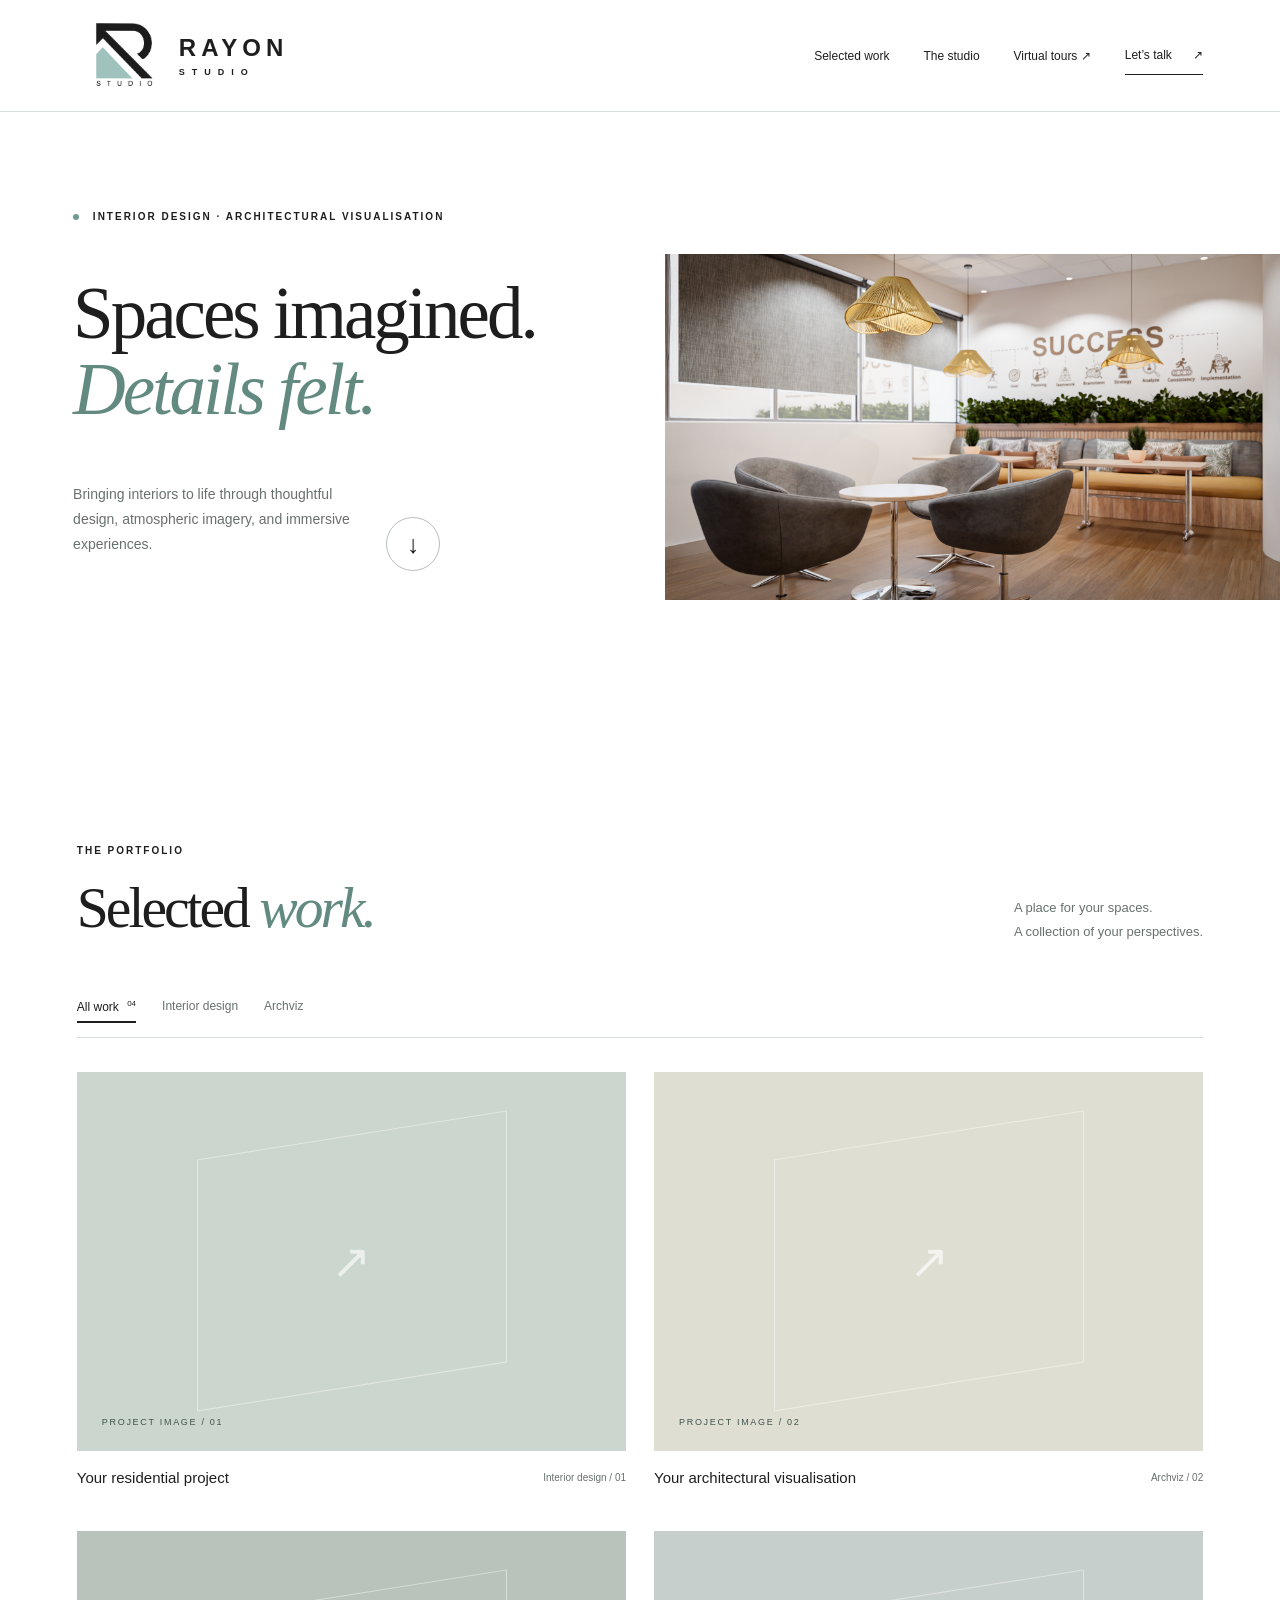
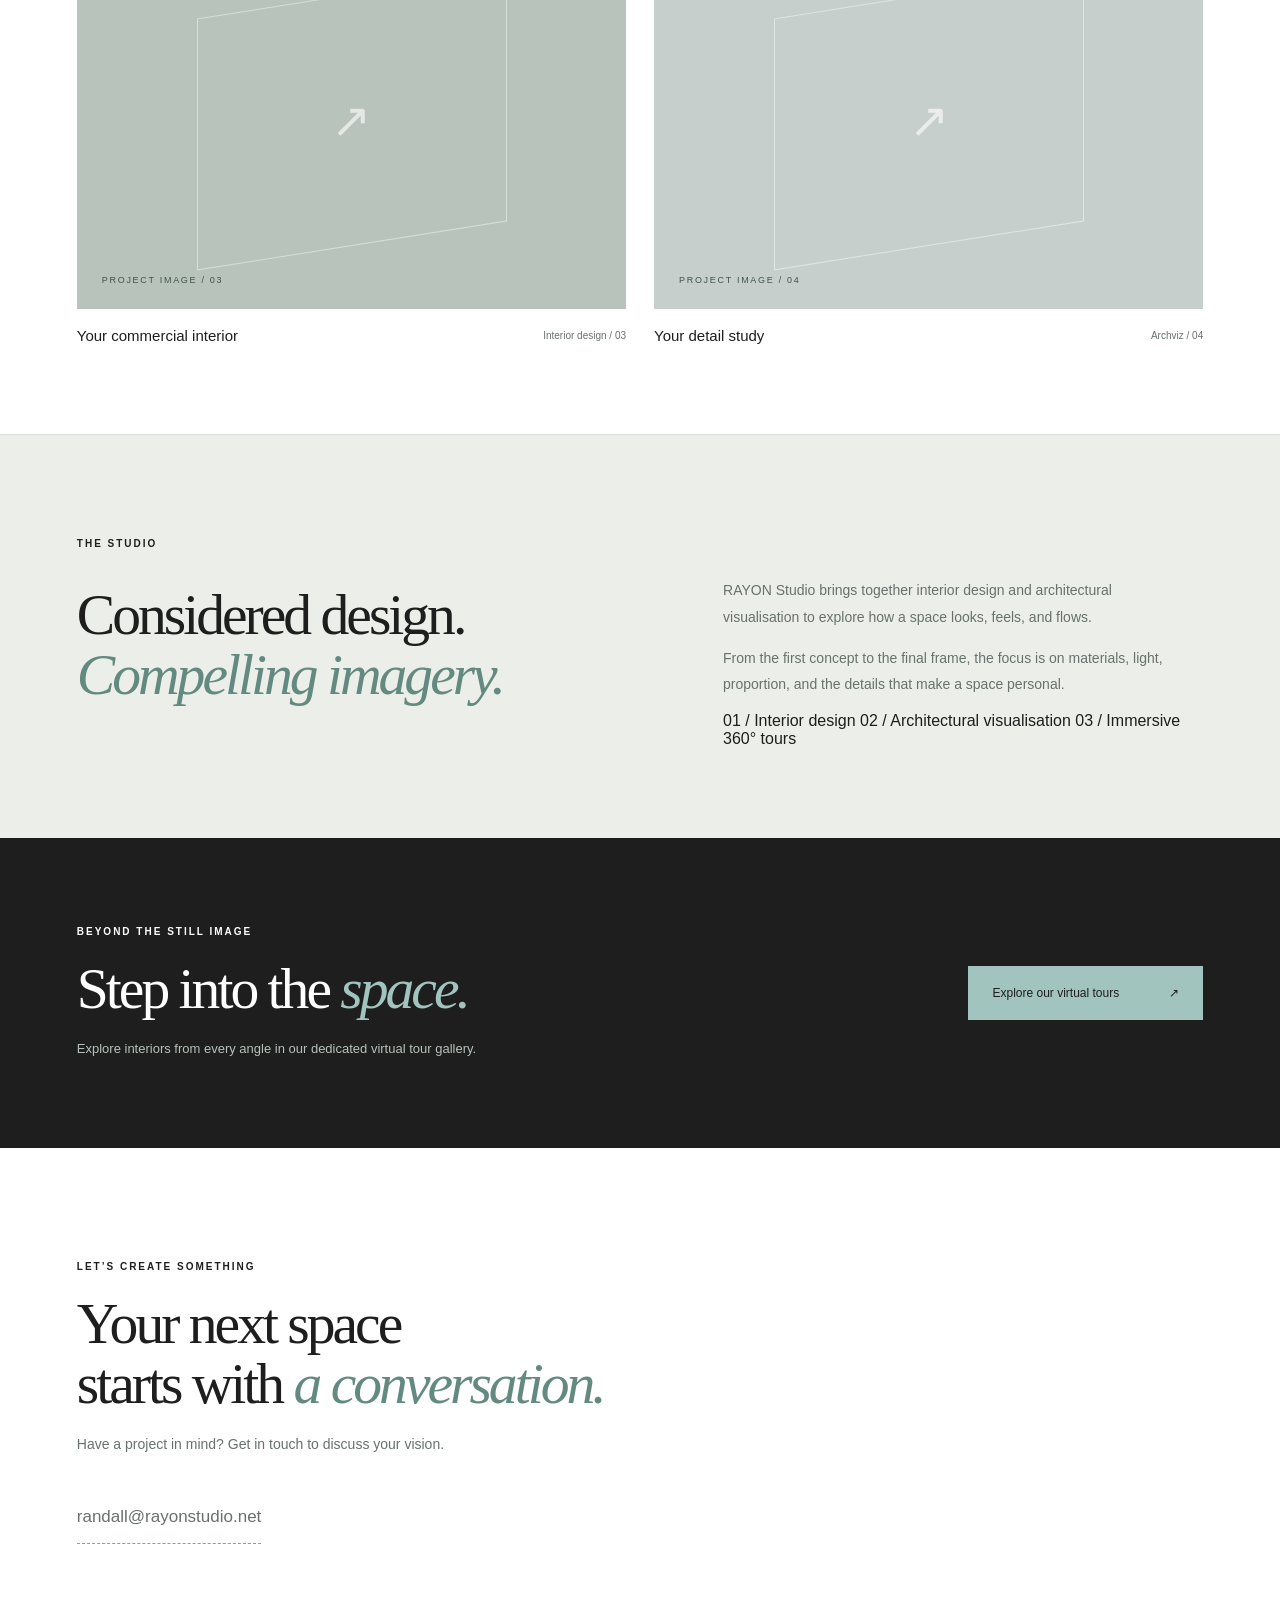
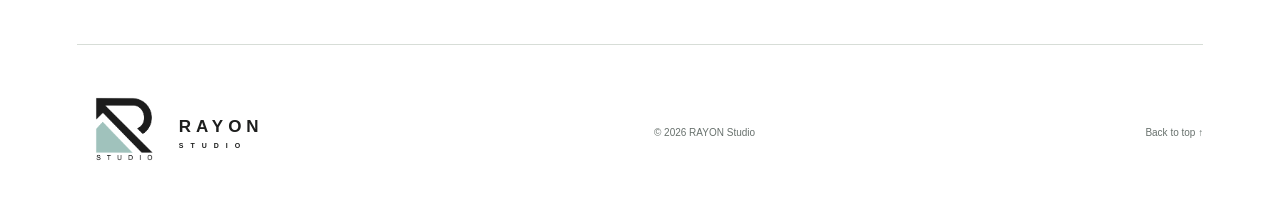
==== commit 1da09c69: "Update index.html" ====
--- a/index.html
+++ b/index.html
@@ -98,7 +98,7 @@
         </h2><div>
             <p>RAYON Studio brings together interior design and architectural visualisation to explore how a space looks, feels, and flows.</p>
             <p>From the first concept to the final frame, the focus is on materials, light, proportion, and the details that make a space personal.</p>
-            <div class="services">
+            <div class="Our Services">
                 <span>01 / Interior design</span>
                 <span>02 / Architectural visualisation</span>
                 <span>03 / Immersive 360° tours</span>
@@ -113,7 +113,7 @@
         </h2>
         <p>Explore interiors from every angle in our dedicated virtual tour gallery.</p>
     </div>
-    <a class="button" href="virtual-tours.html">Explore virtual tours <span>↗</span>
+    <a class="button" href="virtual-tours-landing.html">Explore our virtual tours <span>↗</span>
     </a>
 </section>
 <section class="contact section" id="contact">
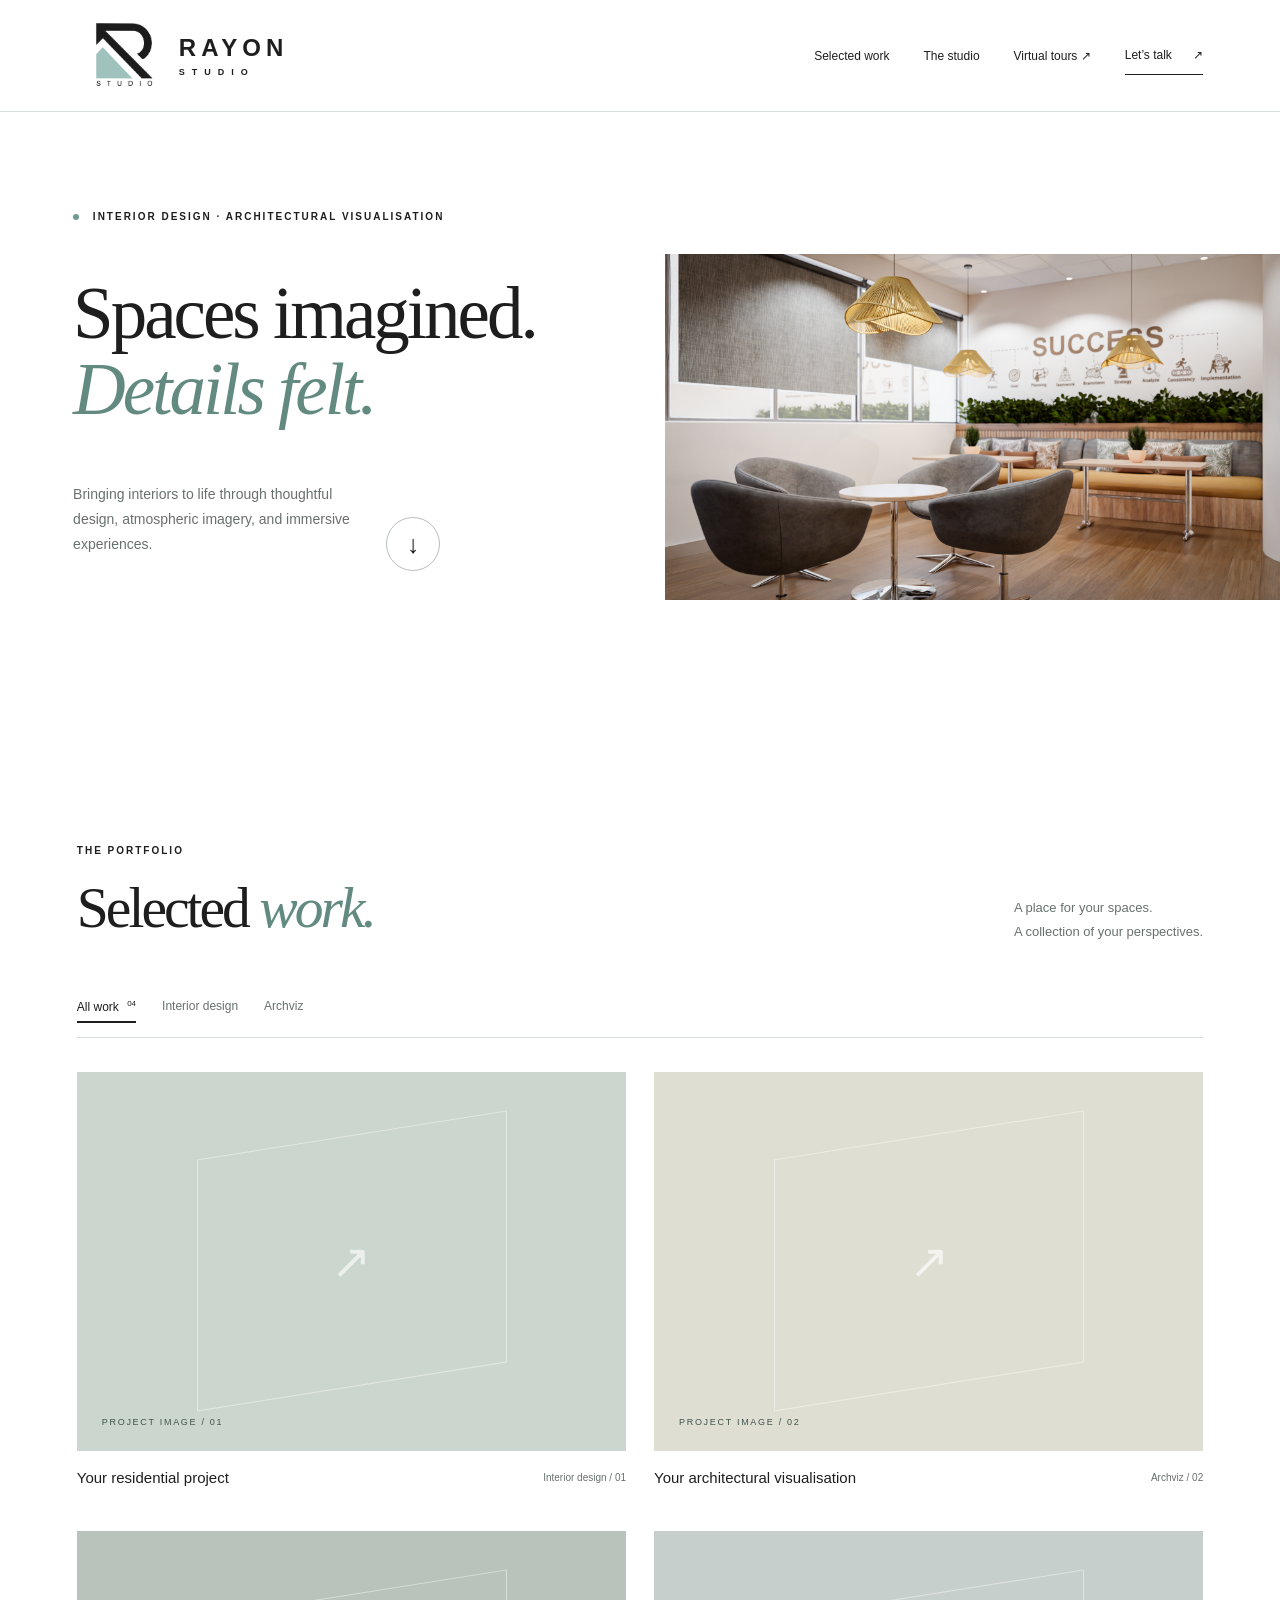
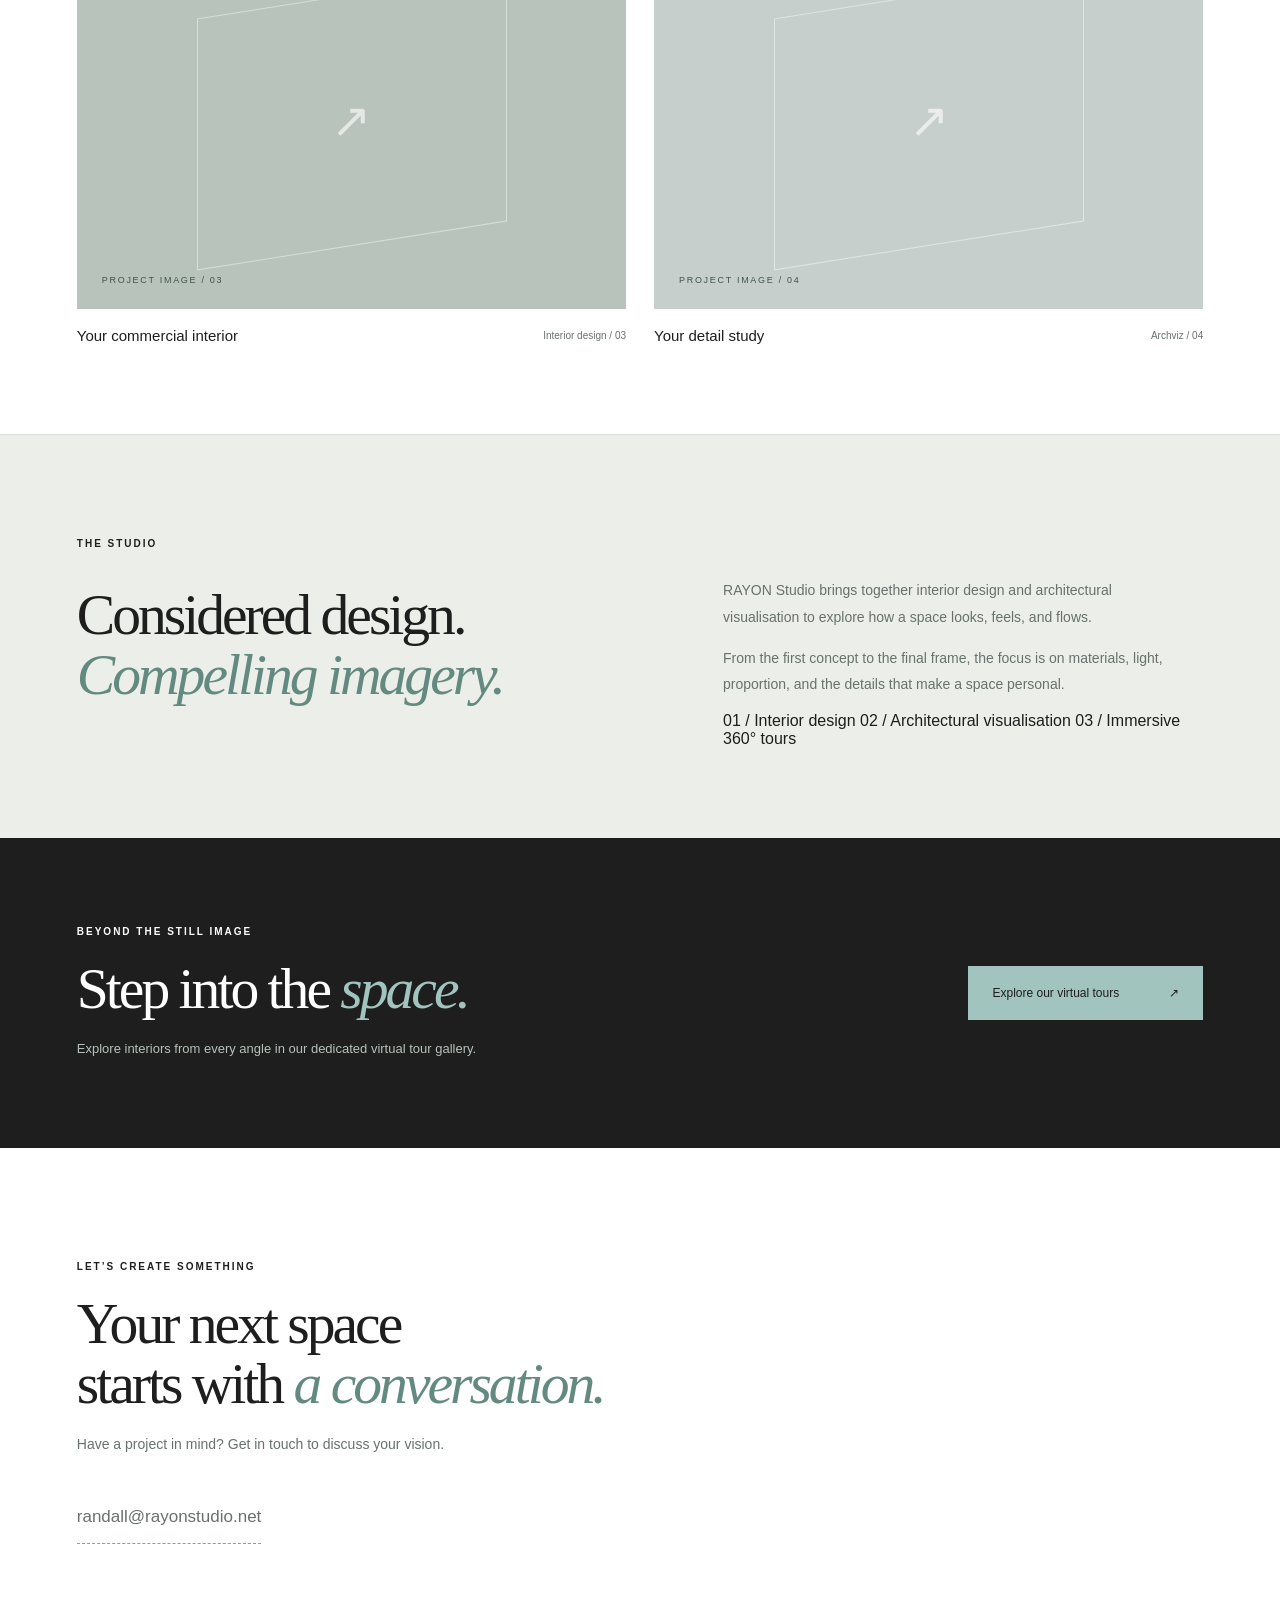
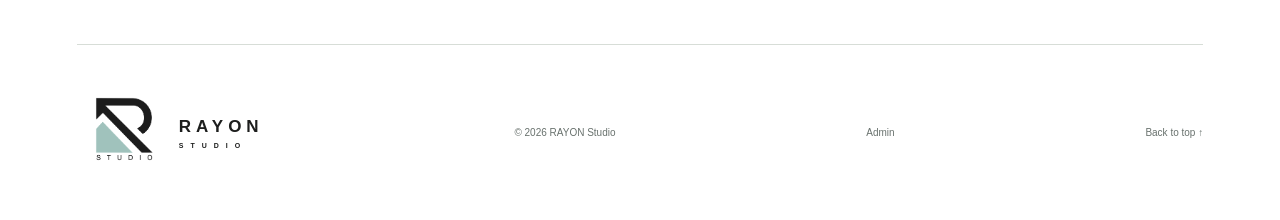
==== commit a9ee3c4a: "Add tour admin link to homepage footer" ====
--- a/index.html
+++ b/index.html
@@ -22,7 +22,7 @@
     </button><nav id="navigation">
         <a href="#work">Selected work</a>
         <a href="#studio">The studio</a>
-        <a href="virtual-tours.html">Virtual tours ↗</a>
+        <a href="virtual-tours-landing.html">Virtual tours ↗</a>
         <a class="contact-link" href="#contact">Let’s talk <span>↗</span>
         </a></nav>
     </header>
@@ -136,6 +136,7 @@
         </span>
     </a>
     <span>© <span data-year>2026</span> RAYON Studio</span>
+    <span><a href="tour-admin.html">Admin</a></span>
     <a href="#">Back to top ↑</a>
 </footer>
 </body></html>
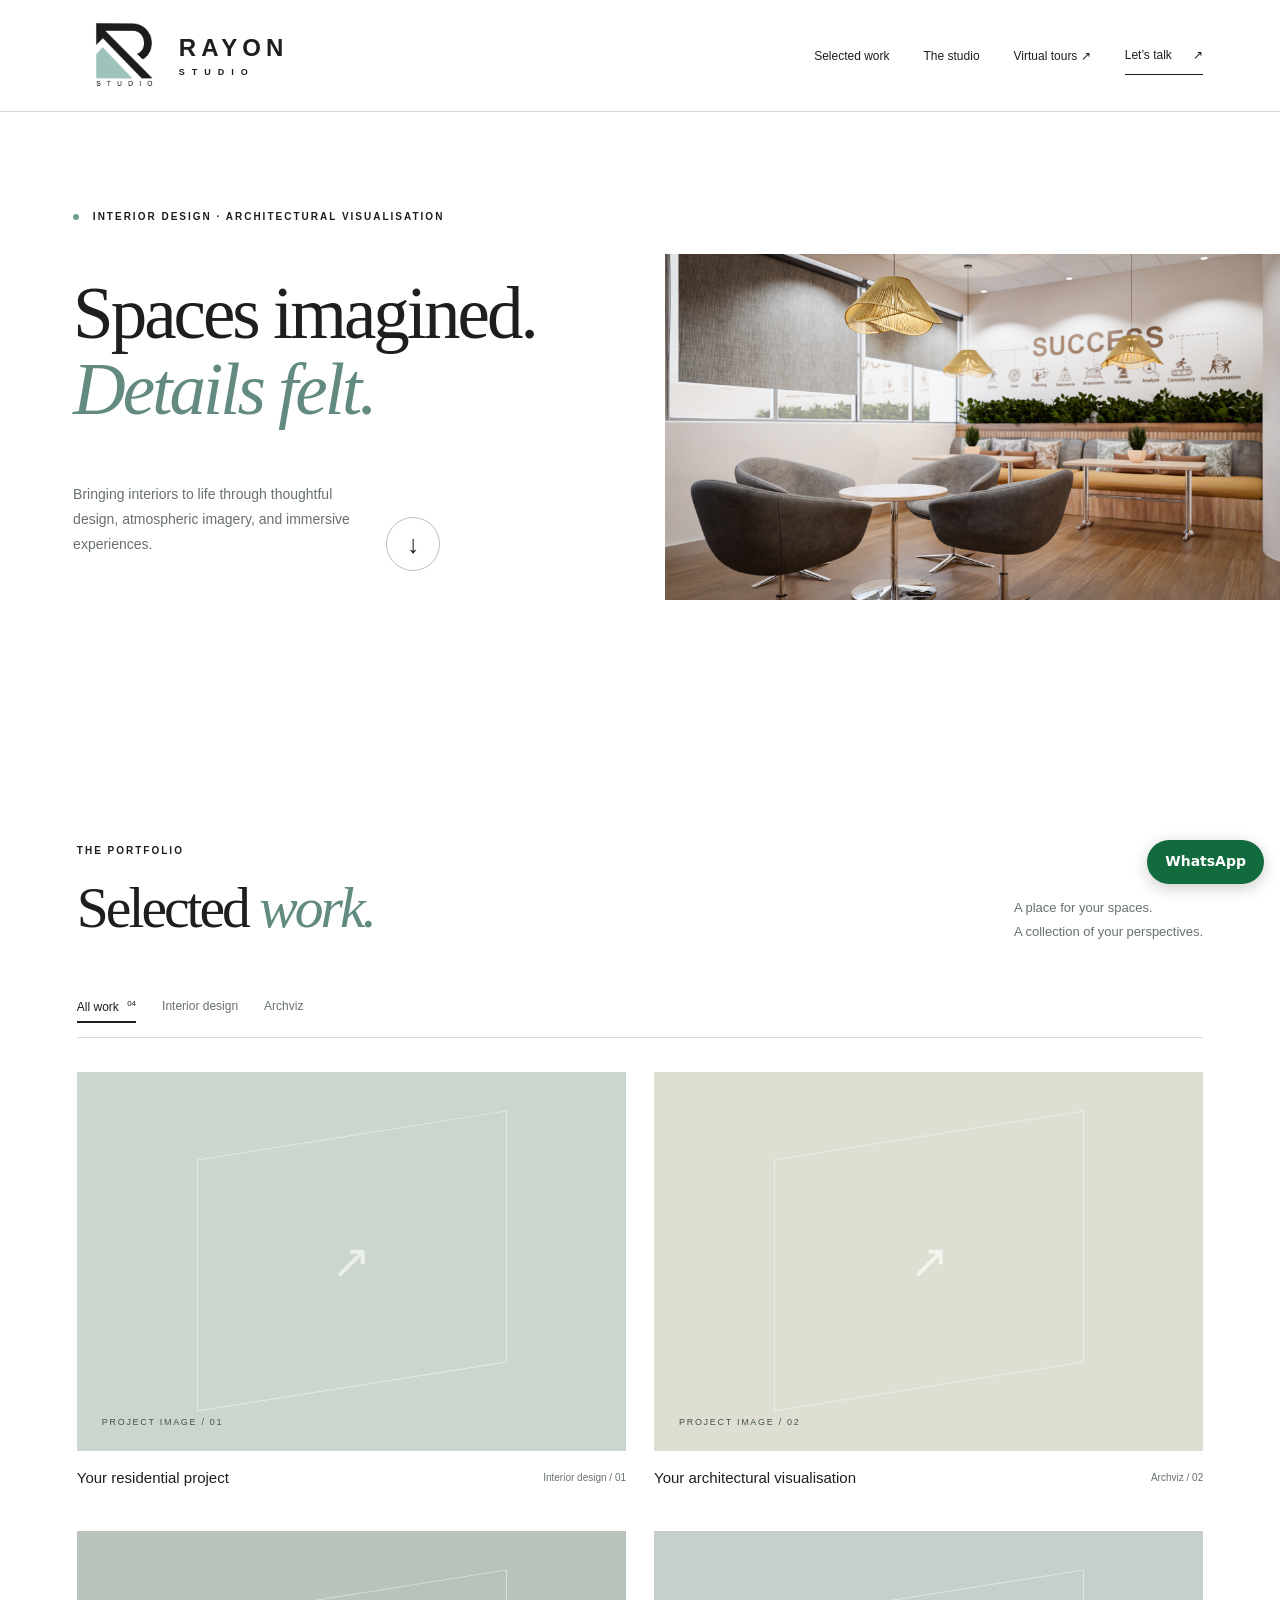
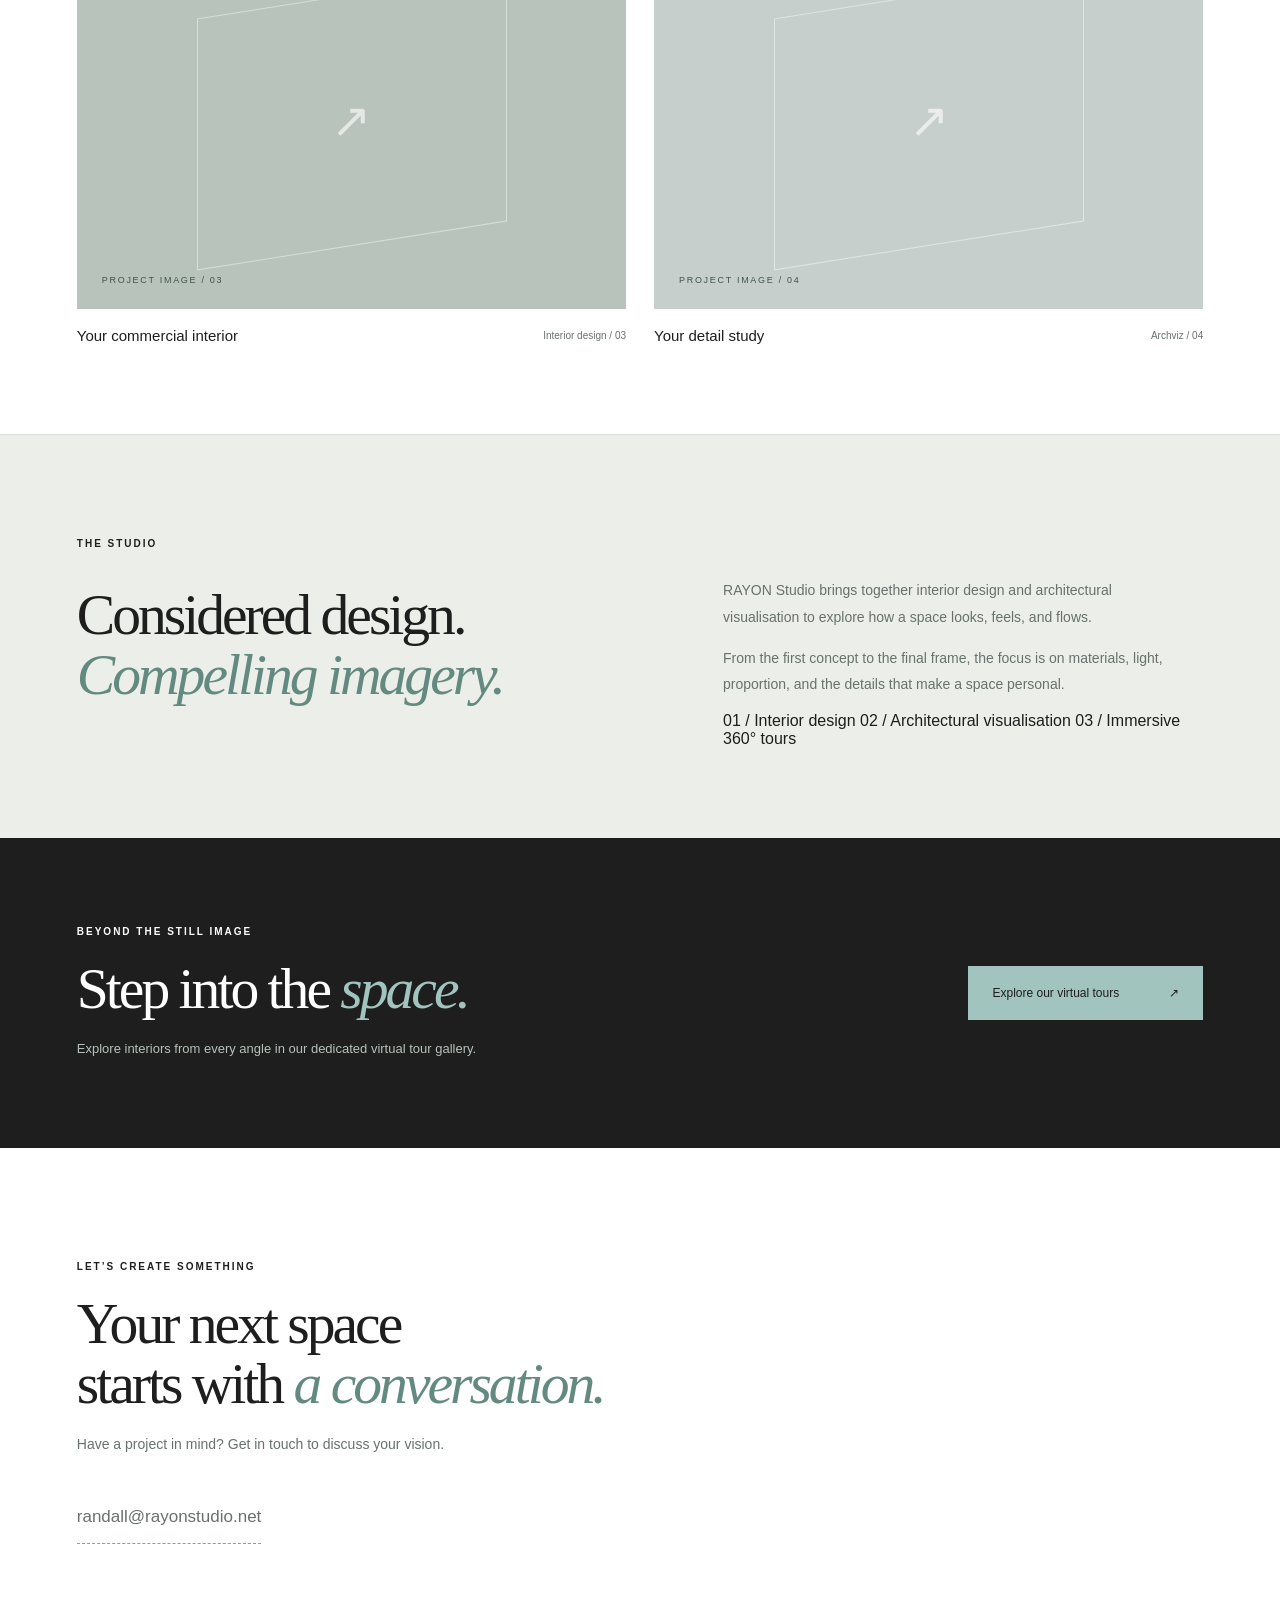
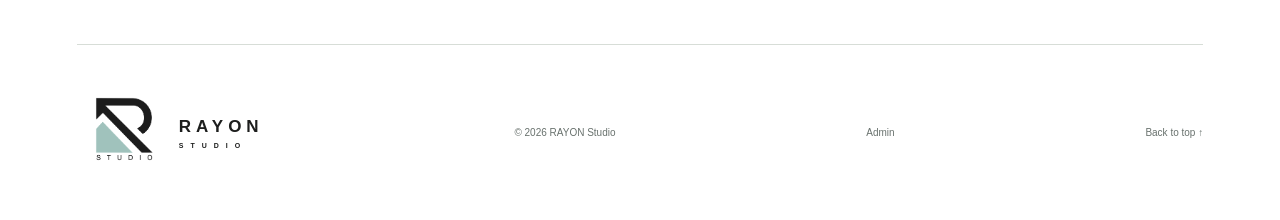
==== commit 29bbfd59: "Add files via upload" ====
--- a/index.html
+++ b/index.html
@@ -1,142 +1,142 @@
-<!doctype html>
-<html lang="en">
-<head><meta charset="utf-8">
-    <meta name="viewport" content="width=device-width,initial-scale=1">
-    <meta name="description" content="RAYON Studio — interior design and architectural visualisation portfolio.">
-    <title>RAYON Studio | Interior Design & Archviz</title>
-    <link rel="stylesheet" href="styles.css?v=full-image-20261008">
-    <script src="site.js" defer></script>
-<link rel="stylesheet" href="theme.css?v=1"></head>
-<body>
-<header class="header">
-    <a class="brand" href="index.html" aria-label="RAYON Studio home">
-        </span><picture><source media="(prefers-color-scheme: dark)" srcset="Images/RAYONSLOGO%20copy2.png"><img 
-        src="Images/RAYONSLOGO copy.png" 
-        alt="Rayons Studio logo"  
-        style="width: 90px; height: auto; display: block; background: rgba(255, 255, 255, 0);"
-></picture>
-        <span>RAYON<small>STUDIO</small>
-        </span>
-    </a>
-    <button class="menu-toggle" aria-expanded="false" aria-controls="navigation">Menu <span>+</span>
-    </button><nav id="navigation">
-        <a href="#work">Selected work</a>
-        <a href="#studio">The studio</a>
-        <a href="virtual-tours-landing.html">Virtual tours ↗</a>
-        <a class="contact-link" href="#contact">Let’s talk <span>↗</span>
-        </a></nav>
-    </header>
-<main>
-<section class="hero">
-    <div class="hero-copy">
-        <p class="eyebrow">
-            <span class="dot">
-            </span> INTERIOR DESIGN · ARCHITECTURAL VISUALISATION</p><h1>Spaces imagined.<br><em>Details felt.</em></h1><div class="hero-bottom"><p>Bringing interiors to life through thoughtful design, atmospheric imagery, and immersive experiences.</p>
-                <a class="round-link" href="#work" aria-label="Explore selected work">↓</a>
-            </div>
-        </div>
-        <div class="hero-art hero-photo">
-            <img class="hero-photo-image" src="Images/0010.png" width="1920" height="1080" alt="Lounge interior with woven pendant lights, upholstered chairs and greenery" fetchpriority="high">
-        </div>
-    </section>
-<section class="work section" id="work">
-    <div class="section-heading">
-        <div><p class="eyebrow">THE PORTFOLIO</p>
-            <h2>Selected <em>work.</em>
-            </h2>
-        </div>
-        <p>A place for your spaces.<br>A collection of your perspectives.</p></div>
-        <div class="filters" aria-label="Filter projects"><button class="active" data-filter="all" aria-pressed="true">All work <sup>04</sup>
-        </button>
-        <button data-filter="interiors" aria-pressed="false">Interior design</button>
-        <button data-filter="archviz" aria-pressed="false">Archviz</button>
-    </div><div class="project-grid">
-<article class="project" data-category="interiors"><div class="project-image tone-one"><span class="placeholder-icon">↗</span>
-    <span class="slot-label">PROJECT IMAGE / 01</span>
-</div><div class="project-meta">
-    <h3>Your residential project</h3>
-    <span>Interior design / 01</span>
-</div>
-</article>
-<article class="project" data-category="archviz">
-    <div class="project-image tone-two">
-        <span class="placeholder-icon">↗</span>
-        <span class="slot-label">PROJECT IMAGE / 02</span>
-    </div>
-    <div class="project-meta">
-        <h3>Your architectural visualisation</h3>
-        <span>Archviz / 02</span>
-    </div>
-</article>
-<article class="project" data-category="interiors">
-    <div class="project-image tone-three">
-        <span class="placeholder-icon">↗</span>
-        <span class="slot-label">PROJECT IMAGE / 03</span>
-    </div>
-    <div class="project-meta">
-        <h3>Your commercial interior</h3>
-        <span>Interior design / 03</span>
-    </div>
-</article>
-<article class="project" data-category="archviz">
-    <div class="project-image tone-four">
-        <span class="placeholder-icon">↗</span>
-        <span class="slot-label">PROJECT IMAGE / 04</span>
-    </div>
-    <div class="project-meta">
-        <h3>Your detail study</h3>
-        <span>Archviz / 04</span>
-    </div>
-</article>
-</div>
-</section>
-<section class="studio section" id="studio">
-    <p class="eyebrow">THE STUDIO</p>
-    <div class="studio-content">
-        <h2>Considered design.<br>
-            <em>Compelling imagery.</em>
-        </h2><div>
-            <p>RAYON Studio brings together interior design and architectural visualisation to explore how a space looks, feels, and flows.</p>
-            <p>From the first concept to the final frame, the focus is on materials, light, proportion, and the details that make a space personal.</p>
-            <div class="Our Services">
-                <span>01 / Interior design</span>
-                <span>02 / Architectural visualisation</span>
-                <span>03 / Immersive 360° tours</span>
-            </div>
-        </div>
-    </div>
-</section>
-<section class="tour-callout">
-    <div>
-        <p class="eyebrow">BEYOND THE STILL IMAGE</p>
-        <h2>Step into the <em>space.</em>
-        </h2>
-        <p>Explore interiors from every angle in our dedicated virtual tour gallery.</p>
-    </div>
-    <a class="button" href="virtual-tours-landing.html">Explore our virtual tours <span>↗</span>
-    </a>
-</section>
-<section class="contact section" id="contact">
-    <p class="eyebrow">LET’S CREATE SOMETHING</p>
-    <h2>Your next space<br>starts with <em>a conversation.</em>
-    </h2><p>Have a project in mind? Get in touch to discuss your vision.</p>
-    <div class="contact-placeholder">
-        <a href="mailto:randall@rayonstudio.net">randall@rayonstudio.net</a>
-</section>
-</main>
-<footer>
-    <a class="brand footer-brand" href="index.html">
-        </span>
-        <picture><source media="(prefers-color-scheme: dark)" srcset="Images/RAYONSLOGO%20copy2.png"><img
-        src="Images/RAYONSLOGO copy.png"
-        alt="Rayons Studio Logo"
-        style="width: 90px; height: auto; display; block"
-    </span></picture>
-        <span>RAYON<small>STUDIO</small>
-        </span>
-    </a>
-    <span>© <span data-year>2026</span> RAYON Studio</span>
-    <span><a href="tour-admin.html">Admin</a></span>
-    <a href="#">Back to top ↑</a>
-</footer>
-</body></html>
+<!doctype html>
+<html lang="en">
+<head><meta charset="utf-8">
+    <meta name="viewport" content="width=device-width,initial-scale=1">
+    <meta name="description" content="RAYON Studio — interior design and architectural visualisation portfolio.">
+    <title>RAYON Studio | Interior Design & Archviz</title>
+    <link rel="stylesheet" href="styles.css?v=full-image-20261008">
+    <script src="site.js" defer></script>
+<link rel="stylesheet" href="theme.css?v=1"><script src="site-features.js" defer></script></head>
+<body>
+<header class="header">
+    <a class="brand" href="index.html" aria-label="RAYON Studio home">
+        </span><picture><source media="(prefers-color-scheme: dark)" srcset="Images/RAYONSLOGO%20copy2.png"><img 
+        src="Images/RAYONSLOGO copy.png" 
+        alt="Rayons Studio logo"  
+        style="width: 90px; height: auto; display: block; background: rgba(255, 255, 255, 0);"
+></picture>
+        <span>RAYON<small>STUDIO</small>
+        </span>
+    </a>
+    <button class="menu-toggle" aria-expanded="false" aria-controls="navigation">Menu <span>+</span>
+    </button><nav id="navigation">
+        <a href="#work">Selected work</a>
+        <a href="#studio">The studio</a>
+        <a href="virtual-tours-landing.html">Virtual tours ↗</a>
+        <a class="contact-link" href="#contact">Let’s talk <span>↗</span>
+        </a></nav>
+    </header>
+<main>
+<section class="hero">
+    <div class="hero-copy">
+        <p class="eyebrow">
+            <span class="dot">
+            </span> INTERIOR DESIGN · ARCHITECTURAL VISUALISATION</p><h1>Spaces imagined.<br><em>Details felt.</em></h1><div class="hero-bottom"><p>Bringing interiors to life through thoughtful design, atmospheric imagery, and immersive experiences.</p>
+                <a class="round-link" href="#work" aria-label="Explore selected work">↓</a>
+            </div>
+        </div>
+        <div class="hero-art hero-photo">
+            <img class="hero-photo-image" src="Images/0010.png" width="1920" height="1080" alt="Lounge interior with woven pendant lights, upholstered chairs and greenery" fetchpriority="high">
+        </div>
+    </section>
+<section class="work section" id="work">
+    <div class="section-heading">
+        <div><p class="eyebrow">THE PORTFOLIO</p>
+            <h2>Selected <em>work.</em>
+            </h2>
+        </div>
+        <p>A place for your spaces.<br>A collection of your perspectives.</p></div>
+        <div class="filters" aria-label="Filter projects"><button class="active" data-filter="all" aria-pressed="true">All work <sup>04</sup>
+        </button>
+        <button data-filter="interiors" aria-pressed="false">Interior design</button>
+        <button data-filter="archviz" aria-pressed="false">Archviz</button>
+    </div><div class="project-grid">
+<article class="project" data-category="interiors"><div class="project-image tone-one"><span class="placeholder-icon">↗</span>
+    <span class="slot-label">PROJECT IMAGE / 01</span>
+</div><div class="project-meta">
+    <h3>Your residential project</h3>
+    <span>Interior design / 01</span>
+</div>
+</article>
+<article class="project" data-category="archviz">
+    <div class="project-image tone-two">
+        <span class="placeholder-icon">↗</span>
+        <span class="slot-label">PROJECT IMAGE / 02</span>
+    </div>
+    <div class="project-meta">
+        <h3>Your architectural visualisation</h3>
+        <span>Archviz / 02</span>
+    </div>
+</article>
+<article class="project" data-category="interiors">
+    <div class="project-image tone-three">
+        <span class="placeholder-icon">↗</span>
+        <span class="slot-label">PROJECT IMAGE / 03</span>
+    </div>
+    <div class="project-meta">
+        <h3>Your commercial interior</h3>
+        <span>Interior design / 03</span>
+    </div>
+</article>
+<article class="project" data-category="archviz">
+    <div class="project-image tone-four">
+        <span class="placeholder-icon">↗</span>
+        <span class="slot-label">PROJECT IMAGE / 04</span>
+    </div>
+    <div class="project-meta">
+        <h3>Your detail study</h3>
+        <span>Archviz / 04</span>
+    </div>
+</article>
+</div>
+</section>
+<section class="studio section" id="studio">
+    <p class="eyebrow">THE STUDIO</p>
+    <div class="studio-content">
+        <h2>Considered design.<br>
+            <em>Compelling imagery.</em>
+        </h2><div>
+            <p>RAYON Studio brings together interior design and architectural visualisation to explore how a space looks, feels, and flows.</p>
+            <p>From the first concept to the final frame, the focus is on materials, light, proportion, and the details that make a space personal.</p>
+            <div class="Our Services">
+                <span>01 / Interior design</span>
+                <span>02 / Architectural visualisation</span>
+                <span>03 / Immersive 360° tours</span>
+            </div>
+        </div>
+    </div>
+</section>
+<section class="tour-callout">
+    <div>
+        <p class="eyebrow">BEYOND THE STILL IMAGE</p>
+        <h2>Step into the <em>space.</em>
+        </h2>
+        <p>Explore interiors from every angle in our dedicated virtual tour gallery.</p>
+    </div>
+    <a class="button" href="virtual-tours-landing.html">Explore our virtual tours <span>↗</span>
+    </a>
+</section>
+<section class="contact section" id="contact">
+    <p class="eyebrow">LET’S CREATE SOMETHING</p>
+    <h2>Your next space<br>starts with <em>a conversation.</em>
+    </h2><p>Have a project in mind? Get in touch to discuss your vision.</p>
+    <div class="contact-placeholder">
+        <a href="mailto:randall@rayonstudio.net">randall@rayonstudio.net</a>
+</section>
+</main>
+<footer>
+    <a class="brand footer-brand" href="index.html">
+        </span>
+        <picture><source media="(prefers-color-scheme: dark)" srcset="Images/RAYONSLOGO%20copy2.png"><img
+        src="Images/RAYONSLOGO copy.png"
+        alt="Rayons Studio Logo"
+        style="width: 90px; height: auto; display; block"
+    </span></picture>
+        <span>RAYON<small>STUDIO</small>
+        </span>
+    </a>
+    <span>© <span data-year>2026</span> RAYON Studio</span>
+    <span><a href="tour-admin.html">Admin</a></span>
+    <a href="#">Back to top ↑</a>
+</footer>
+</body></html>
